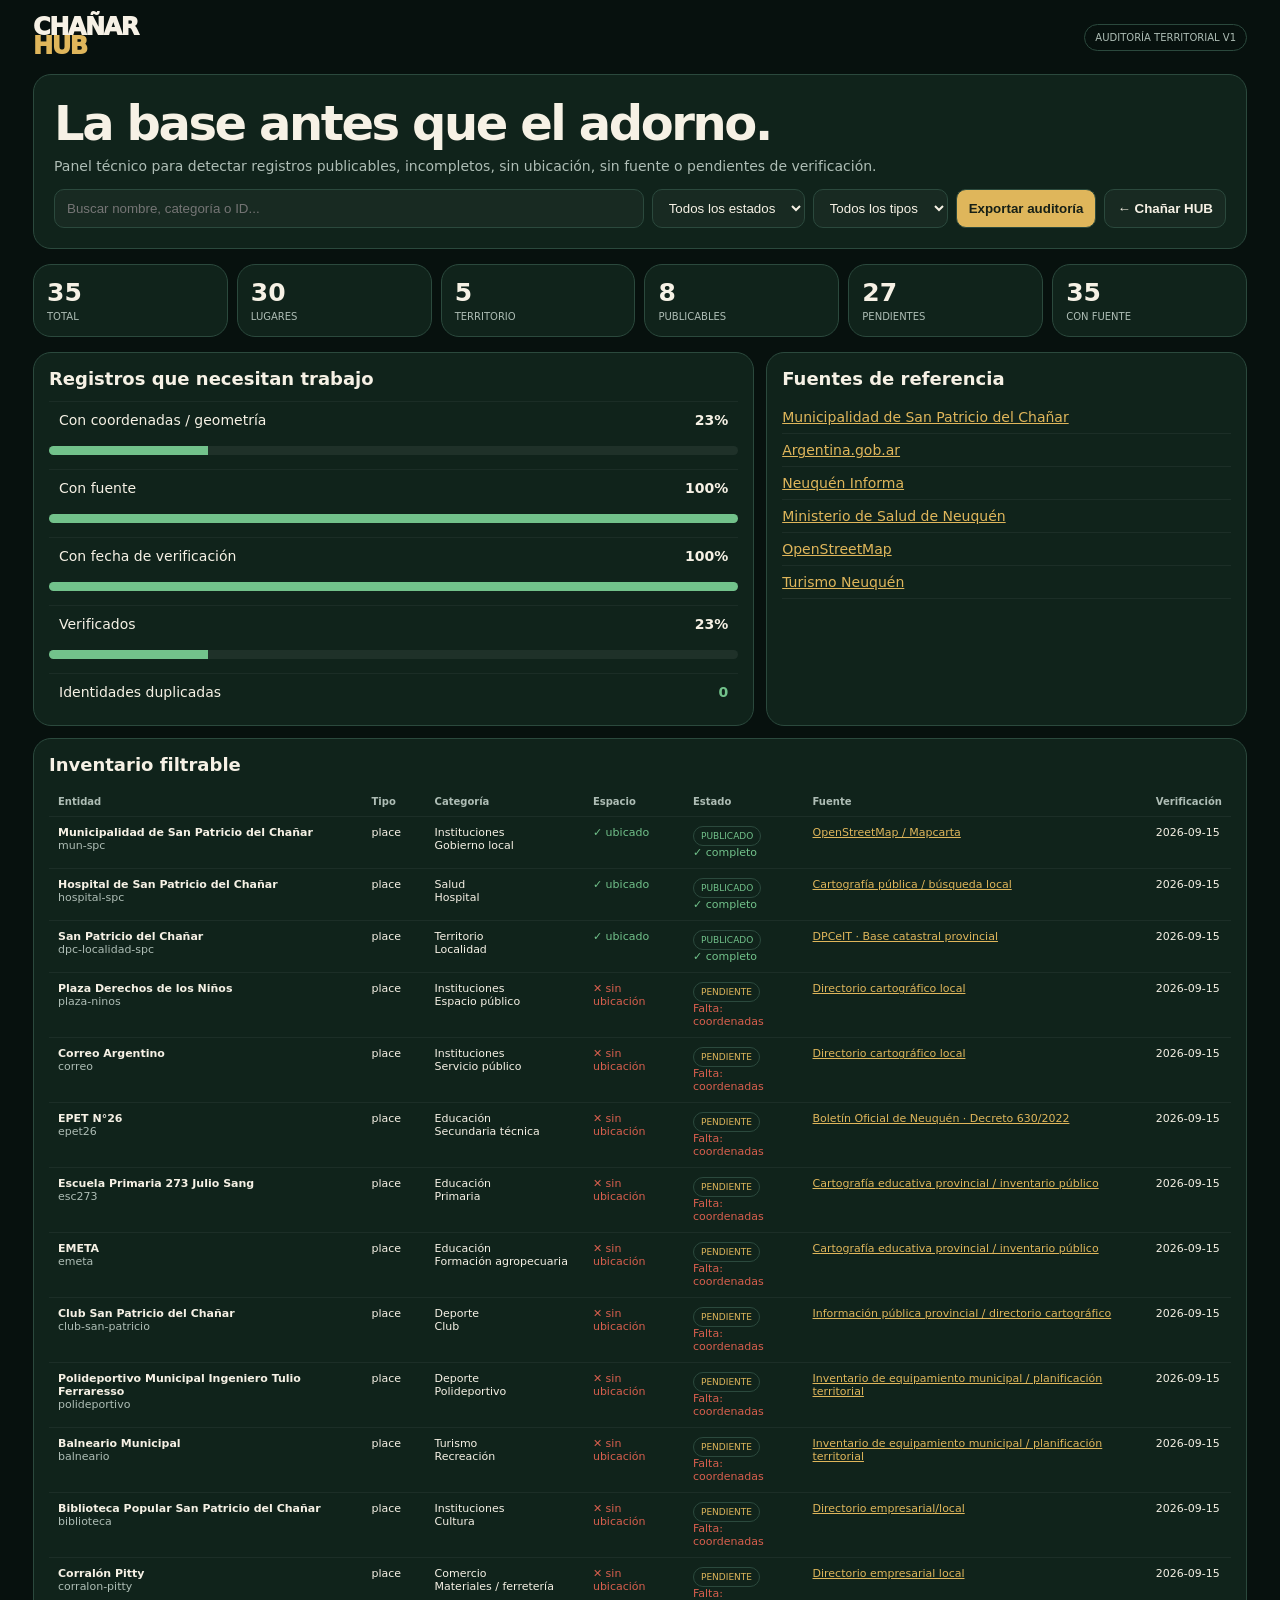
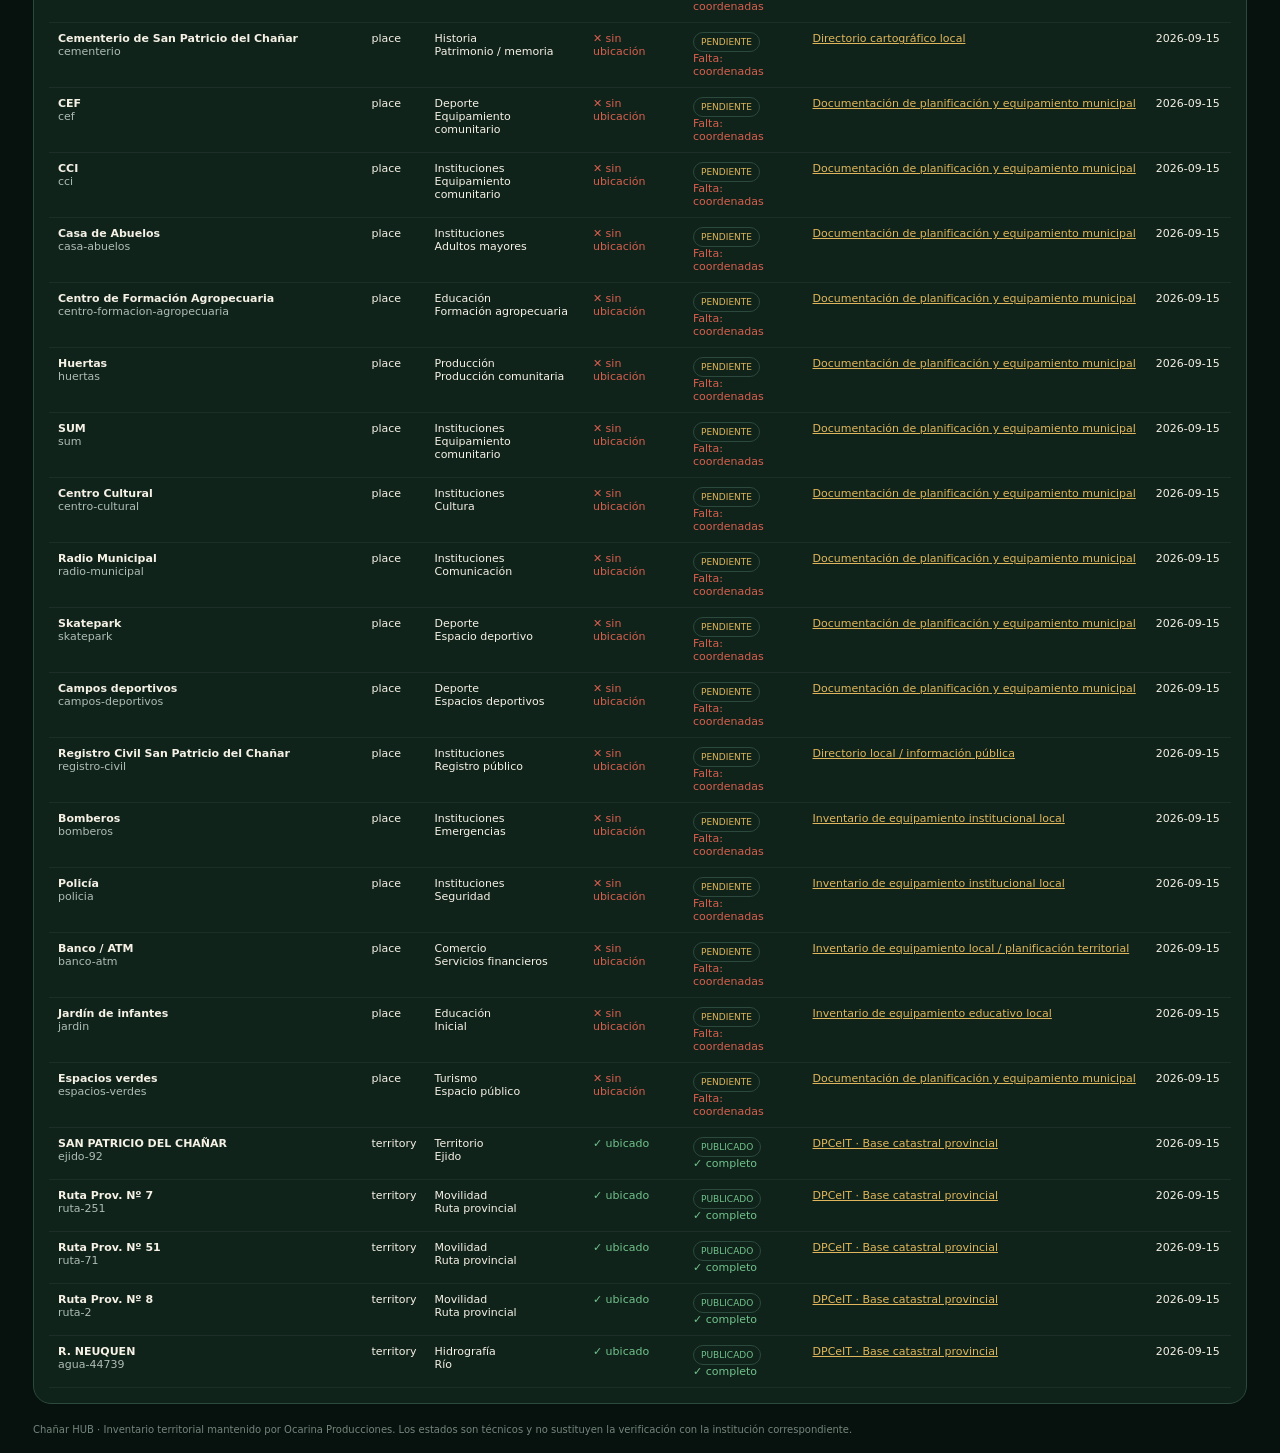
==== auditoria.html @ 0b4ee4ca "feat: add Chañar HUB territorial audit dashboard" ====
<!doctype html>
<html lang="es">
<head>
<meta charset="utf-8">
<meta name="viewport" content="width=device-width,initial-scale=1">
<meta name="theme-color" content="#07110e">
<title>Chañar HUB · Auditoría territorial</title>
<style>
:root{--bg:#07110e;--p:#10231b;--p2:#142c22;--txt:#f6f1e5;--mut:#aebdb5;--line:#2b493d;--gold:#dfb65b;--red:#d85f4e;--blue:#62a6b7;--green:#72c28b}*{box-sizing:border-box}body{margin:0;background:var(--bg);color:var(--txt);font:14px system-ui,-apple-system,Segoe UI,sans-serif}.wrap{max-width:1250px;margin:auto;padding:18px}.top{display:flex;justify-content:space-between;gap:15px;align-items:center;margin-bottom:18px}.brand{font-weight:950;letter-spacing:-.06em;line-height:.8;font-size:24px}.brand span{color:var(--gold)}.tag{border:1px solid var(--line);border-radius:999px;padding:7px 10px;color:var(--mut);font-size:10px}.hero,.panel,.stat{border:1px solid var(--line);background:var(--p);border-radius:18px}.hero{padding:20px}.hero h1{margin:0 0 7px;font-size:clamp(28px,5vw,48px);letter-spacing:-.05em}.mut{color:var(--mut)}.toolbar{display:flex;gap:8px;flex-wrap:wrap;margin-top:15px}.input,select,button{border:1px solid var(--line);background:#ffffff08;color:var(--txt);border-radius:10px;padding:10px 12px}.input{flex:1;min-width:220px}button{cursor:pointer;font-weight:800}.primary{background:var(--gold);color:#172016}.grid{display:grid;grid-template-columns:repeat(6,1fr);gap:9px;margin:15px 0}.stat{padding:13px}.stat b{display:block;font-size:25px}.stat span{font-size:10px;color:var(--mut)}.layout{display:grid;grid-template-columns:1.5fr 1fr;gap:12px}.panel{padding:15px}.panel h2{margin:0 0 12px;font-size:18px}.bar{height:9px;background:#ffffff10;border-radius:99px;overflow:hidden;margin:8px 0 14px}.bar i{display:block;height:100%;background:var(--green);width:0}.row{display:flex;justify-content:space-between;gap:10px;padding:10px;border-top:1px solid #ffffff0c}.badge{display:inline-block;border-radius:999px;padding:4px 7px;font-size:9px;border:1px solid var(--line)}.ok{color:var(--green)}.warn{color:var(--gold)}.bad{color:var(--red)}.table-wrap{overflow:auto}.records{width:100%;border-collapse:collapse;font-size:11px}.records th,.records td{text-align:left;padding:9px;border-bottom:1px solid #ffffff0d;vertical-align:top}.records th{color:var(--mut);font-size:10px;position:sticky;top:0;background:var(--p)}.records a{color:var(--gold)}.empty{padding:20px;text-align:center;color:var(--mut)}.sources a{color:var(--gold);display:block;padding:8px 0;border-bottom:1px solid #ffffff0d}.footer{margin-top:20px;color:#73867c;font-size:10px}.hidden{display:none}@media(max-width:950px){.grid{grid-template-columns:repeat(3,1fr)}.layout{grid-template-columns:1fr}}@media(max-width:560px){.grid{grid-template-columns:repeat(2,1fr)}.top{align-items:flex-start;flex-direction:column}}
</style>
</head>
<body>
<div class="wrap">
<header class="top"><div class="brand">CHAÑAR<br><span>HUB</span></div><div class="tag">AUDITORÍA TERRITORIAL V1</div></header>
<section class="hero">
<h1>La base antes que el adorno.</h1>
<div class="mut">Panel técnico para detectar registros publicables, incompletos, sin ubicación, sin fuente o pendientes de verificación.</div>
<div class="toolbar"><input id="q" class="input" placeholder="Buscar nombre, categoría o ID..."><select id="status"><option value="all">Todos los estados</option><option value="published">Publicados</option><option value="pending">Pendientes</option><option value="unlocated">Sin coordenadas</option><option value="verified">Verificados</option></select><select id="type"><option value="all">Todos los tipos</option><option value="place">Lugares</option><option value="territory">Territorio</option></select><button class="primary" onclick="exportAudit()">Exportar auditoría</button><button onclick="location.href='index.html'">← Chañar HUB</button></div>
</section>
<section class="grid" id="stats"></section>
<div class="layout">
<section class="panel"><h2>Registros que necesitan trabajo</h2><div id="quality"></div></section>
<section class="panel"><h2>Fuentes de referencia</h2><div class="sources"><a target="_blank" href="https://sanpatricio.gob.ar/">Municipalidad de San Patricio del Chañar</a><a target="_blank" href="https://www.argentina.gob.ar/">Argentina.gob.ar</a><a target="_blank" href="https://www.neuqueninforma.gob.ar/">Neuquén Informa</a><a target="_blank" href="https://salud.neuquen.gob.ar/">Ministerio de Salud de Neuquén</a><a target="_blank" href="https://www.openstreetmap.org/">OpenStreetMap</a><a target="_blank" href="https://turismo.neuquen.gob.ar/">Turismo Neuquén</a></div></section>
</div>
<section class="panel" style="margin-top:12px"><h2>Inventario filtrable</h2><div class="table-wrap"><table class="records"><thead><tr><th>Entidad</th><th>Tipo</th><th>Categoría</th><th>Espacio</th><th>Estado</th><th>Fuente</th><th>Verificación</th></tr></thead><tbody id="rows"></tbody></table></div></section>
<div class="footer">Chañar HUB · Inventario territorial mantenido por Ocarina Producciones. Los estados son técnicos y no sustituyen la verificación con la institución correspondiente.</div>
</div>
<script src="geo-data.js"></script><script src="geo-territory.js"></script><script src="chanar-registry.js"></script>
<script>
const esc=s=>String(s??'').replace(/[&<>"']/g,m=>({'&':'&amp;','<':'&lt;','>':'&gt;','"':'&quot;',"'":'&#39;'}[m]));
function records(){return (window.CHANAR_REGISTRY&&CHANAR_REGISTRY.all)||[]}
function qualityOf(x){const a=x.audit||{};const missing=[];if(!a.hasName)missing.push('nombre');if(!a.hasCategory)missing.push('categoría');if(!a.hasSource)missing.push('fuente');if(!a.hasSourceUrl)missing.push('URL fuente');if(!a.hasVerificationDate)missing.push('fecha verificación');if(!a.hasSpatialReference)missing.push(x.entityType==='territory'?'geometría':'coordenadas');return missing}
function render(){const all=records();const q=(document.getElementById('q').value||'').toLowerCase().trim(),st=document.getElementById('status').value,ty=document.getElementById('type').value;const filtered=all.filter(x=>{const hay=[x.id,x.name,x.category,x.subcategory,x.source].join(' ').toLowerCase();if(q&&!hay.includes(q))return false;if(ty!=='all'&&x.entityType!==ty)return false;if(st==='published'&&x.publication!=='published')return false;if(st==='pending'&&x.publication!=='pending')return false;if(st==='unlocated'&&x.spatialStatus!=='unlocated')return false;if(st==='verified'&&x.status!=='verified')return false;return true});
const places=all.filter(x=>x.entityType==='place'),terr=all.filter(x=>x.entityType==='territory'),pub=all.filter(x=>x.publication==='published'),pending=all.filter(x=>x.publication==='pending'),located=places.filter(x=>x.spatialStatus==='located'),source=all.filter(x=>x.audit&&x.audit.hasSource),verified=all.filter(x=>x.status==='verified');
const stats=[['TOTAL',all.length],['LUGARES',places.length],['TERRITORIO',terr.length],['PUBLICABLES',pub.length],['PENDIENTES',pending.length],['CON FUENTE',source.length]];document.getElementById('stats').innerHTML=stats.map(s=>`<div class="stat"><b>${s[1]}</b><span>${s[0]}</span></div>`).join('');
const pct=n=>all.length?Math.round(n/all.length*100):0;document.getElementById('quality').innerHTML=`<div class="row"><span>Con coordenadas / geometría</span><strong>${pct(all.filter(x=>x.audit?.hasSpatialReference).length)}%</strong></div><div class="bar"><i style="width:${pct(all.filter(x=>x.audit?.hasSpatialReference).length)}%"></i></div><div class="row"><span>Con fuente</span><strong>${pct(source.length)}%</strong></div><div class="bar"><i style="width:${pct(source.length)}%"></i></div><div class="row"><span>Con fecha de verificación</span><strong>${pct(all.filter(x=>x.audit?.hasVerificationDate).length)}%</strong></div><div class="bar"><i style="width:${pct(all.filter(x=>x.audit?.hasVerificationDate).length)}%"></i></div><div class="row"><span>Verificados</span><strong>${pct(verified.length)}%</strong></div><div class="bar"><i style="width:${pct(verified.length)}%"></i></div><div class="row"><span>Identidades duplicadas</span><strong class="${CHANAR_REGISTRY.audit.duplicateIdentityKeys.length?'bad':'ok'}">${CHANAR_REGISTRY.audit.duplicateIdentityKeys.length}</strong></div>`;
const tbody=document.getElementById('rows');if(!filtered.length){tbody.innerHTML='<tr><td colspan="7" class="empty">No hay registros con estos filtros.</td></tr>';return}tbody.innerHTML=filtered.map(x=>{const miss=qualityOf(x);const state=x.publication==='published'?'<span class="badge ok">PUBLICADO</span>':'<span class="badge warn">PENDIENTE</span>';return `<tr><td><strong>${esc(x.name||x.id)}</strong><br><span class="mut">${esc(x.id)}</span></td><td>${esc(x.entityType)}</td><td>${esc(x.category||'—')}<br>${esc(x.subcategory||'')}</td><td>${x.audit?.hasSpatialReference?'<span class="ok">✓ ubicado</span>':'<span class="bad">✕ sin ubicación</span>'}</td><td>${state}<br>${miss.length?'<span class="bad">Falta: '+esc(miss.join(', '))+'</span>':'<span class="ok">✓ completo</span>'}</td><td>${x.sourceUrl?`<a target="_blank" href="${esc(x.sourceUrl)}">${esc(x.source||'Fuente')}</a>`:esc(x.source||'—')}</td><td>${esc(x.verifiedAt||'—')}</td></tr>`}).join('')}
function exportAudit(){const payload={generatedAt:new Date().toISOString(),schema:'chanar-hub-audit-v1',summary:CHANAR_REGISTRY.audit,records:records().map(x=>({id:x.id,name:x.name,entityType:x.entityType,category:x.category,publication:x.publication,spatialStatus:x.spatialStatus,audit:x.audit,source:x.source,sourceUrl:x.sourceUrl,verifiedAt:x.verifiedAt}))};const a=document.createElement('a');a.href=URL.createObjectURL(new Blob([JSON.stringify(payload,null,2)],{type:'application/json'}));a.download='chanar-hub-auditoria.json';a.click();URL.revokeObjectURL(a.href)}
['q','status','type'].forEach(id=>document.getElementById(id).addEventListener('input',render));render();
</script>
</body></html>
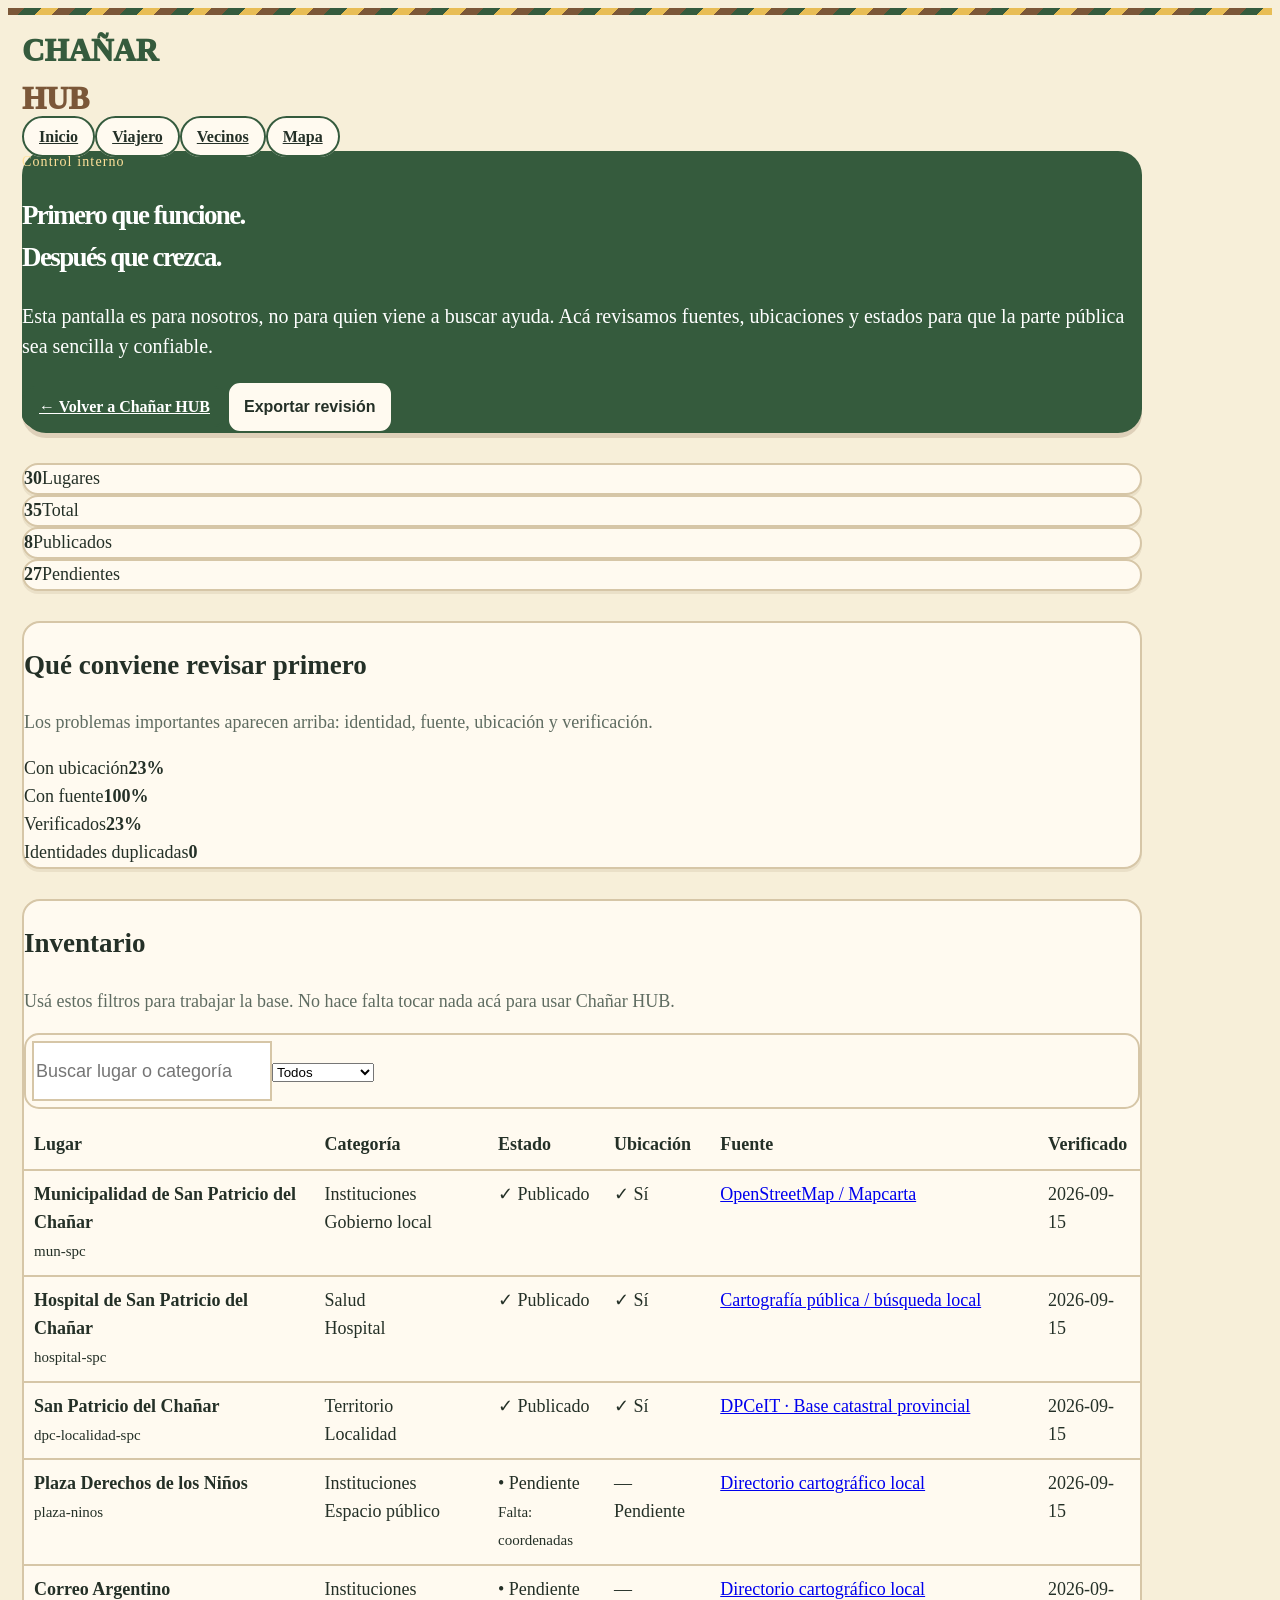
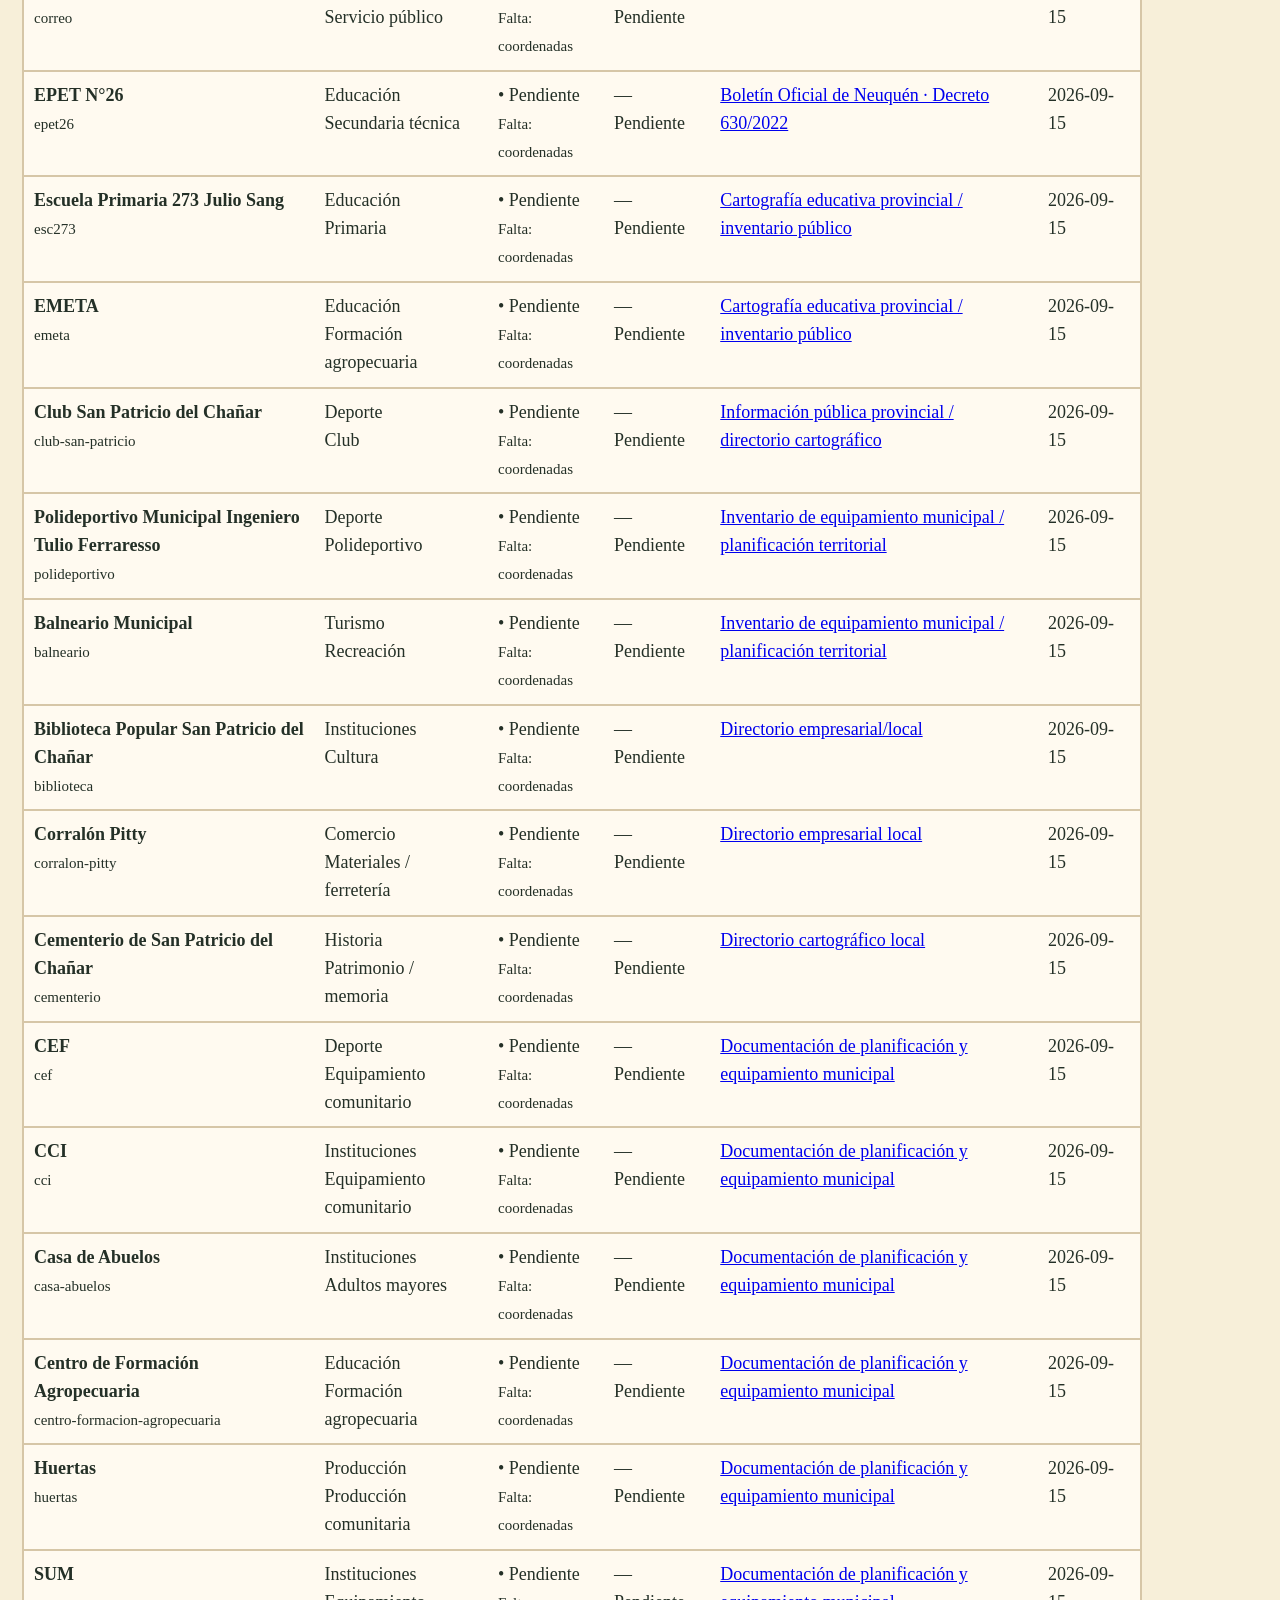
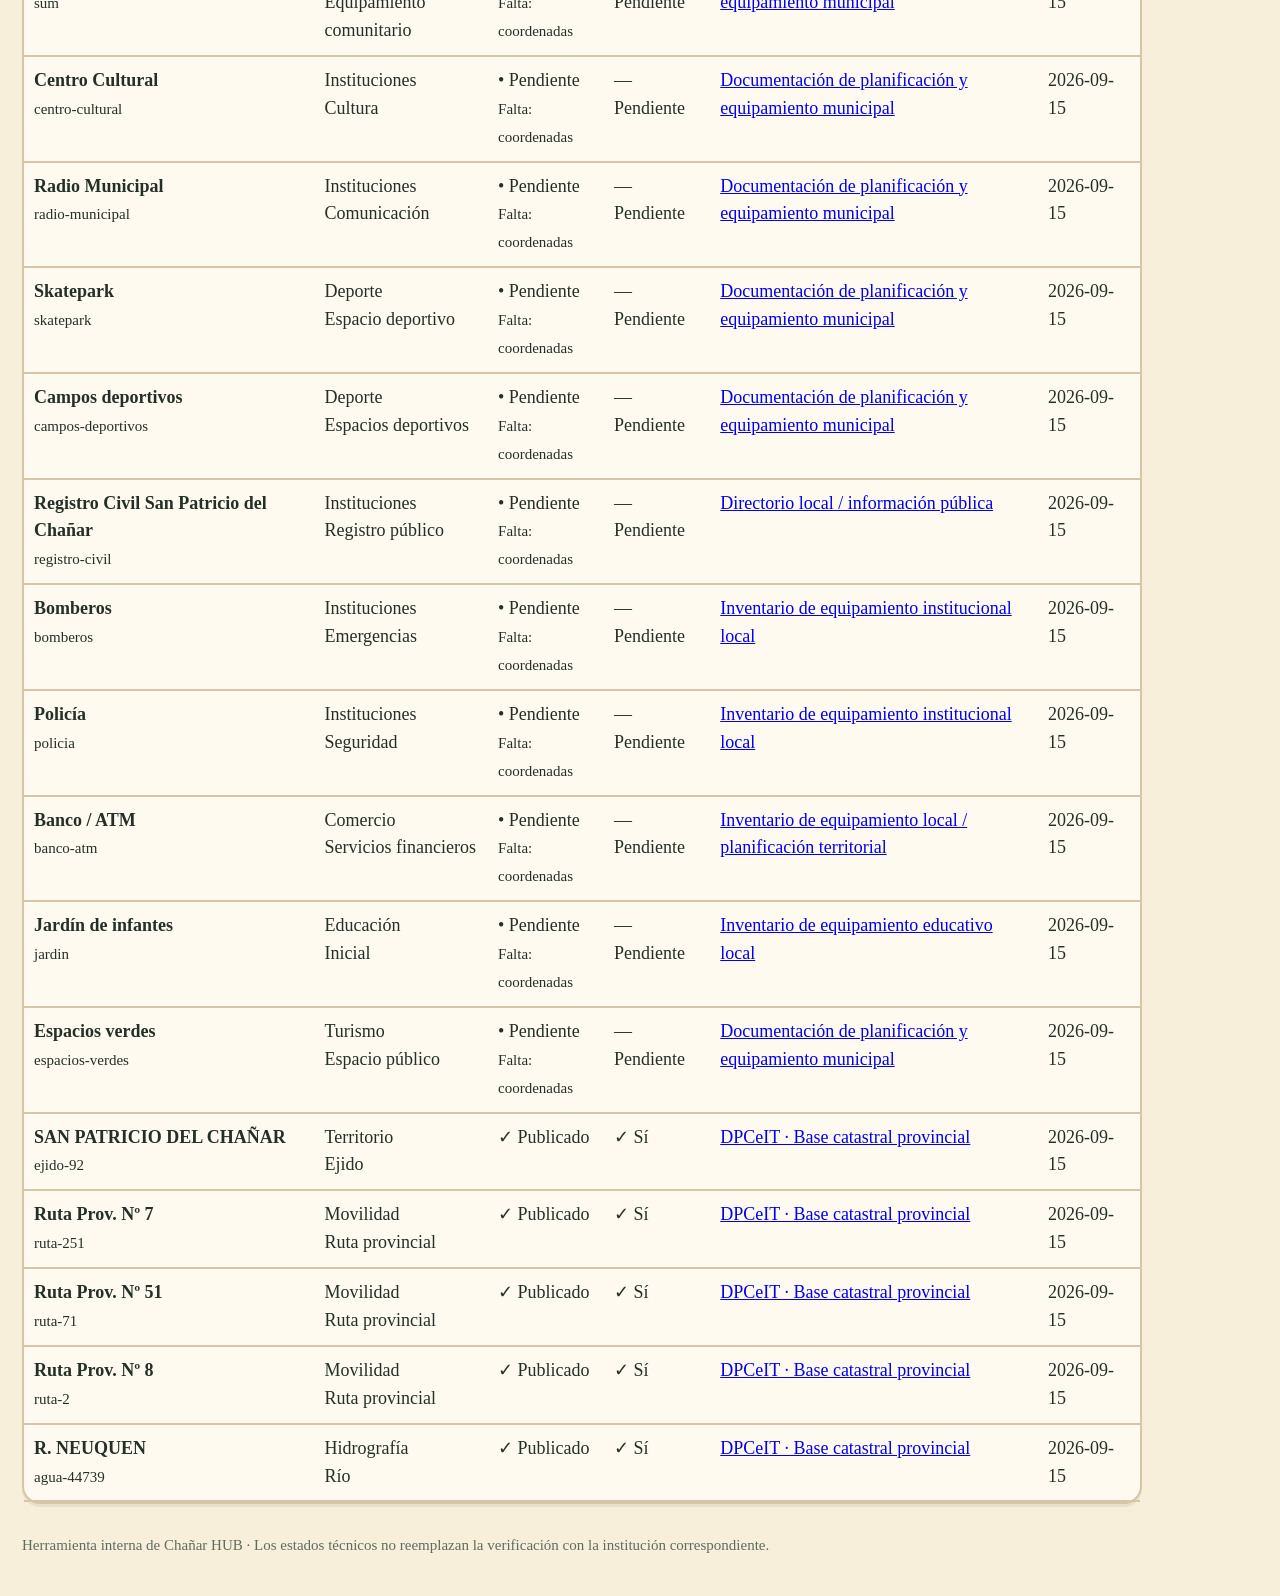
==== commit 9cf96025: "UX: separar control interno de la experiencia pública" ====
--- a/auditoria.html
+++ b/auditoria.html
@@ -1,41 +1 @@
-<!doctype html>
-<html lang="es">
-<head>
-<meta charset="utf-8">
-<meta name="viewport" content="width=device-width,initial-scale=1">
-<meta name="theme-color" content="#07110e">
-<title>Chañar HUB · Auditoría territorial</title>
-<style>
-:root{--bg:#07110e;--p:#10231b;--p2:#142c22;--txt:#f6f1e5;--mut:#aebdb5;--line:#2b493d;--gold:#dfb65b;--red:#d85f4e;--blue:#62a6b7;--green:#72c28b}*{box-sizing:border-box}body{margin:0;background:var(--bg);color:var(--txt);font:14px system-ui,-apple-system,Segoe UI,sans-serif}.wrap{max-width:1250px;margin:auto;padding:18px}.top{display:flex;justify-content:space-between;gap:15px;align-items:center;margin-bottom:18px}.brand{font-weight:950;letter-spacing:-.06em;line-height:.8;font-size:24px}.brand span{color:var(--gold)}.tag{border:1px solid var(--line);border-radius:999px;padding:7px 10px;color:var(--mut);font-size:10px}.hero,.panel,.stat{border:1px solid var(--line);background:var(--p);border-radius:18px}.hero{padding:20px}.hero h1{margin:0 0 7px;font-size:clamp(28px,5vw,48px);letter-spacing:-.05em}.mut{color:var(--mut)}.toolbar{display:flex;gap:8px;flex-wrap:wrap;margin-top:15px}.input,select,button{border:1px solid var(--line);background:#ffffff08;color:var(--txt);border-radius:10px;padding:10px 12px}.input{flex:1;min-width:220px}button{cursor:pointer;font-weight:800}.primary{background:var(--gold);color:#172016}.grid{display:grid;grid-template-columns:repeat(6,1fr);gap:9px;margin:15px 0}.stat{padding:13px}.stat b{display:block;font-size:25px}.stat span{font-size:10px;color:var(--mut)}.layout{display:grid;grid-template-columns:1.5fr 1fr;gap:12px}.panel{padding:15px}.panel h2{margin:0 0 12px;font-size:18px}.bar{height:9px;background:#ffffff10;border-radius:99px;overflow:hidden;margin:8px 0 14px}.bar i{display:block;height:100%;background:var(--green);width:0}.row{display:flex;justify-content:space-between;gap:10px;padding:10px;border-top:1px solid #ffffff0c}.badge{display:inline-block;border-radius:999px;padding:4px 7px;font-size:9px;border:1px solid var(--line)}.ok{color:var(--green)}.warn{color:var(--gold)}.bad{color:var(--red)}.table-wrap{overflow:auto}.records{width:100%;border-collapse:collapse;font-size:11px}.records th,.records td{text-align:left;padding:9px;border-bottom:1px solid #ffffff0d;vertical-align:top}.records th{color:var(--mut);font-size:10px;position:sticky;top:0;background:var(--p)}.records a{color:var(--gold)}.empty{padding:20px;text-align:center;color:var(--mut)}.sources a{color:var(--gold);display:block;padding:8px 0;border-bottom:1px solid #ffffff0d}.footer{margin-top:20px;color:#73867c;font-size:10px}.hidden{display:none}@media(max-width:950px){.grid{grid-template-columns:repeat(3,1fr)}.layout{grid-template-columns:1fr}}@media(max-width:560px){.grid{grid-template-columns:repeat(2,1fr)}.top{align-items:flex-start;flex-direction:column}}
-</style>
-</head>
-<body>
-<div class="wrap">
-<header class="top"><div class="brand">CHAÑAR<br><span>HUB</span></div><div class="tag">AUDITORÍA TERRITORIAL V1</div></header>
-<section class="hero">
-<h1>La base antes que el adorno.</h1>
-<div class="mut">Panel técnico para detectar registros publicables, incompletos, sin ubicación, sin fuente o pendientes de verificación.</div>
-<div class="toolbar"><input id="q" class="input" placeholder="Buscar nombre, categoría o ID..."><select id="status"><option value="all">Todos los estados</option><option value="published">Publicados</option><option value="pending">Pendientes</option><option value="unlocated">Sin coordenadas</option><option value="verified">Verificados</option></select><select id="type"><option value="all">Todos los tipos</option><option value="place">Lugares</option><option value="territory">Territorio</option></select><button class="primary" onclick="exportAudit()">Exportar auditoría</button><button onclick="location.href='index.html'">← Chañar HUB</button></div>
-</section>
-<section class="grid" id="stats"></section>
-<div class="layout">
-<section class="panel"><h2>Registros que necesitan trabajo</h2><div id="quality"></div></section>
-<section class="panel"><h2>Fuentes de referencia</h2><div class="sources"><a target="_blank" href="https://sanpatricio.gob.ar/">Municipalidad de San Patricio del Chañar</a><a target="_blank" href="https://www.argentina.gob.ar/">Argentina.gob.ar</a><a target="_blank" href="https://www.neuqueninforma.gob.ar/">Neuquén Informa</a><a target="_blank" href="https://salud.neuquen.gob.ar/">Ministerio de Salud de Neuquén</a><a target="_blank" href="https://www.openstreetmap.org/">OpenStreetMap</a><a target="_blank" href="https://turismo.neuquen.gob.ar/">Turismo Neuquén</a></div></section>
-</div>
-<section class="panel" style="margin-top:12px"><h2>Inventario filtrable</h2><div class="table-wrap"><table class="records"><thead><tr><th>Entidad</th><th>Tipo</th><th>Categoría</th><th>Espacio</th><th>Estado</th><th>Fuente</th><th>Verificación</th></tr></thead><tbody id="rows"></tbody></table></div></section>
-<div class="footer">Chañar HUB · Inventario territorial mantenido por Ocarina Producciones. Los estados son técnicos y no sustituyen la verificación con la institución correspondiente.</div>
-</div>
-<script src="geo-data.js"></script><script src="geo-territory.js"></script><script src="chanar-registry.js"></script>
-<script>
-const esc=s=>String(s??'').replace(/[&<>"']/g,m=>({'&':'&amp;','<':'&lt;','>':'&gt;','"':'&quot;',"'":'&#39;'}[m]));
-function records(){return (window.CHANAR_REGISTRY&&CHANAR_REGISTRY.all)||[]}
-function qualityOf(x){const a=x.audit||{};const missing=[];if(!a.hasName)missing.push('nombre');if(!a.hasCategory)missing.push('categoría');if(!a.hasSource)missing.push('fuente');if(!a.hasSourceUrl)missing.push('URL fuente');if(!a.hasVerificationDate)missing.push('fecha verificación');if(!a.hasSpatialReference)missing.push(x.entityType==='territory'?'geometría':'coordenadas');return missing}
-function render(){const all=records();const q=(document.getElementById('q').value||'').toLowerCase().trim(),st=document.getElementById('status').value,ty=document.getElementById('type').value;const filtered=all.filter(x=>{const hay=[x.id,x.name,x.category,x.subcategory,x.source].join(' ').toLowerCase();if(q&&!hay.includes(q))return false;if(ty!=='all'&&x.entityType!==ty)return false;if(st==='published'&&x.publication!=='published')return false;if(st==='pending'&&x.publication!=='pending')return false;if(st==='unlocated'&&x.spatialStatus!=='unlocated')return false;if(st==='verified'&&x.status!=='verified')return false;return true});
-const places=all.filter(x=>x.entityType==='place'),terr=all.filter(x=>x.entityType==='territory'),pub=all.filter(x=>x.publication==='published'),pending=all.filter(x=>x.publication==='pending'),located=places.filter(x=>x.spatialStatus==='located'),source=all.filter(x=>x.audit&&x.audit.hasSource),verified=all.filter(x=>x.status==='verified');
-const stats=[['TOTAL',all.length],['LUGARES',places.length],['TERRITORIO',terr.length],['PUBLICABLES',pub.length],['PENDIENTES',pending.length],['CON FUENTE',source.length]];document.getElementById('stats').innerHTML=stats.map(s=>`<div class="stat"><b>${s[1]}</b><span>${s[0]}</span></div>`).join('');
-const pct=n=>all.length?Math.round(n/all.length*100):0;document.getElementById('quality').innerHTML=`<div class="row"><span>Con coordenadas / geometría</span><strong>${pct(all.filter(x=>x.audit?.hasSpatialReference).length)}%</strong></div><div class="bar"><i style="width:${pct(all.filter(x=>x.audit?.hasSpatialReference).length)}%"></i></div><div class="row"><span>Con fuente</span><strong>${pct(source.length)}%</strong></div><div class="bar"><i style="width:${pct(source.length)}%"></i></div><div class="row"><span>Con fecha de verificación</span><strong>${pct(all.filter(x=>x.audit?.hasVerificationDate).length)}%</strong></div><div class="bar"><i style="width:${pct(all.filter(x=>x.audit?.hasVerificationDate).length)}%"></i></div><div class="row"><span>Verificados</span><strong>${pct(verified.length)}%</strong></div><div class="bar"><i style="width:${pct(verified.length)}%"></i></div><div class="row"><span>Identidades duplicadas</span><strong class="${CHANAR_REGISTRY.audit.duplicateIdentityKeys.length?'bad':'ok'}">${CHANAR_REGISTRY.audit.duplicateIdentityKeys.length}</strong></div>`;
-const tbody=document.getElementById('rows');if(!filtered.length){tbody.innerHTML='<tr><td colspan="7" class="empty">No hay registros con estos filtros.</td></tr>';return}tbody.innerHTML=filtered.map(x=>{const miss=qualityOf(x);const state=x.publication==='published'?'<span class="badge ok">PUBLICADO</span>':'<span class="badge warn">PENDIENTE</span>';return `<tr><td><strong>${esc(x.name||x.id)}</strong><br><span class="mut">${esc(x.id)}</span></td><td>${esc(x.entityType)}</td><td>${esc(x.category||'—')}<br>${esc(x.subcategory||'')}</td><td>${x.audit?.hasSpatialReference?'<span class="ok">✓ ubicado</span>':'<span class="bad">✕ sin ubicación</span>'}</td><td>${state}<br>${miss.length?'<span class="bad">Falta: '+esc(miss.join(', '))+'</span>':'<span class="ok">✓ completo</span>'}</td><td>${x.sourceUrl?`<a target="_blank" href="${esc(x.sourceUrl)}">${esc(x.source||'Fuente')}</a>`:esc(x.source||'—')}</td><td>${esc(x.verifiedAt||'—')}</td></tr>`}).join('')}
-function exportAudit(){const payload={generatedAt:new Date().toISOString(),schema:'chanar-hub-audit-v1',summary:CHANAR_REGISTRY.audit,records:records().map(x=>({id:x.id,name:x.name,entityType:x.entityType,category:x.category,publication:x.publication,spatialStatus:x.spatialStatus,audit:x.audit,source:x.source,sourceUrl:x.sourceUrl,verifiedAt:x.verifiedAt}))};const a=document.createElement('a');a.href=URL.createObjectURL(new Blob([JSON.stringify(payload,null,2)],{type:'application/json'}));a.download='chanar-hub-auditoria.json';a.click();URL.revokeObjectURL(a.href)}
-['q','status','type'].forEach(id=>document.getElementById(id).addEventListener('input',render));render();
-</script>
-</body></html>
+<!doctype html><html lang="es"><head><meta charset="utf-8"><meta name="viewport" content="width=device-width,initial-scale=1"><meta name="theme-color" content="#355b3d"><title>Chañar HUB · Control interno</title><link rel="stylesheet" href="chanar-ui.css"><style>body{font-size:16px}.admin-only{font-size:13px;color:var(--ch-suave)}.audit-table{width:100%;border-collapse:collapse}.audit-table th,.audit-table td{text-align:left;padding:10px;border-bottom:2px solid var(--ch-borde);vertical-align:top}.audit-table th{background:var(--ch-papel)}@media(max-width:700px){.audit-table{font-size:13px}.audit-table th,.audit-table td{padding:8px}}</style></head><body><div class="wrap"><header class="top"><div class="brand">CHAÑAR<br><span>HUB</span></div><nav class="nav" aria-label="Navegación"><a class="pill" href="index.html">Inicio</a><a class="pill" href="viajero.html">Viajero</a><a class="pill" href="vecinos.html">Vecinos</a><a class="pill" href="mapa.html">Mapa</a></nav></header><main><section class="hero"><div class="hero-in"><div class="ey">Control interno</div><h1>Primero que funcione.<br>Después que crezca.</h1><p>Esta pantalla es para nosotros, no para quien viene a buscar ayuda. Acá revisamos fuentes, ubicaciones y estados para que la parte pública sea sencilla y confiable.</p><div class="actions"><a class="btn primary" href="index.html">← Volver a Chañar HUB</a><button class="btn" id="exportar">Exportar revisión</button></div></div></section><section class="section"><div class="grid" id="stats"></div></section><section class="section"><div class="paper"><div class="head"><h2>Qué conviene revisar primero</h2><p>Los problemas importantes aparecen arriba: identidad, fuente, ubicación y verificación.</p></div><div id="quality"></div></div></section><section class="section"><div class="paper"><div class="head"><h2>Inventario</h2><p>Usá estos filtros para trabajar la base. No hace falta tocar nada acá para usar Chañar HUB.</p></div><div class="search"><input id="q" placeholder="Buscar lugar o categoría"><select id="status"><option value="all">Todos</option><option value="published">Publicados</option><option value="pending">Pendientes</option><option value="unlocated">Sin ubicación</option></select></div><div style="overflow:auto;margin-top:12px"><table class="audit-table"><thead><tr><th>Lugar</th><th>Categoría</th><th>Estado</th><th>Ubicación</th><th>Fuente</th><th>Verificado</th></tr></thead><tbody id="rows"></tbody></table></div></div></section></main><footer class="footer">Herramienta interna de Chañar HUB · Los estados técnicos no reemplazan la verificación con la institución correspondiente.</footer></div><script src="geo-data.js"></script><script src="geo-territory.js"></script><script src="chanar-registry.js"></script><script>const esc=s=>String(s??'').replace(/[&<>"']/g,c=>({'&':'&amp;','<':'&lt;','>':'&gt;','"':'&quot;',"'":'&#39;'}[c]));const records=()=>CHANAR_REGISTRY?.all||[];function missing(x){const a=x.audit||{},m=[];if(!a.hasName)m.push('nombre');if(!a.hasCategory)m.push('categoría');if(!a.hasSource)m.push('fuente');if(!a.hasSourceUrl)m.push('URL de fuente');if(!a.hasVerificationDate)m.push('fecha');if(!a.hasSpatialReference)m.push(x.entityType==='territory'?'geometría':'coordenadas');return m}function render(){const all=records(),q=(document.getElementById('q').value||'').toLowerCase().trim(),st=document.getElementById('status').value,filtered=all.filter(x=>{const hay=[x.id,x.name,x.category,x.subcategory,x.source].join(' ').toLowerCase();if(q&&!hay.includes(q))return false;if(st==='published'&&x.publication!=='published')return false;if(st==='pending'&&x.publication!=='pending')return false;if(st==='unlocated'&&x.spatialStatus!=='unlocated')return false;return true});const places=all.filter(x=>x.entityType==='place'),pub=all.filter(x=>x.publication==='published'),source=all.filter(x=>x.audit?.hasSource),located=all.filter(x=>x.audit?.hasSpatialReference),verified=all.filter(x=>x.status==='verified');document.getElementById('stats').innerHTML=[['Lugares',places.length],['Total',all.length],['Publicados',pub.length],['Pendientes',all.length-pub.length]].map(x=>`<div class="stat"><b>${x[1]}</b><span>${x[0]}</span></div>`).join('');const pct=n=>all.length?Math.round(n/all.length*100):0;document.getElementById('quality').innerHTML=`<div class="row"><span>Con ubicación</span><strong>${pct(located.length)}%</strong></div><div class="row"><span>Con fuente</span><strong>${pct(source.length)}%</strong></div><div class="row"><span>Verificados</span><strong>${pct(verified.length)}%</strong></div><div class="row"><span>Identidades duplicadas</span><strong>${CHANAR_REGISTRY.audit.duplicateIdentityKeys.length}</strong></div>`;document.getElementById('rows').innerHTML=filtered.map(x=>{const m=missing(x),ok=x.publication==='published';return `<tr><td><b>${esc(x.name||x.id)}</b><br><small>${esc(x.id)}</small></td><td>${esc(x.category||'—')}<br>${esc(x.subcategory||'')}</td><td>${ok?'✓ Publicado':'• Pendiente'}${m.length?'<br><small>Falta: '+esc(m.join(', '))+'</small>':''}</td><td>${x.audit?.hasSpatialReference?'✓ Sí':'— Pendiente'}</td><td>${x.sourceUrl?`<a target="_blank" href="${esc(x.sourceUrl)}">${esc(x.source||'Fuente')}</a>`:esc(x.source||'—')}</td><td>${esc(x.verifiedAt||'—')}</td></tr>`}).join('')||'<tr><td colspan="6">No hay registros con estos filtros.</td></tr>'}function exportar(){const p={generatedAt:new Date().toISOString(),summary:CHANAR_REGISTRY.audit,records:records().map(x=>({id:x.id,name:x.name,category:x.category,entityType:x.entityType,publication:x.publication,spatialStatus:x.spatialStatus,audit:x.audit,source:x.source,sourceUrl:x.sourceUrl,verifiedAt:x.verifiedAt}))};const a=document.createElement('a');a.href=URL.createObjectURL(new Blob([JSON.stringify(p,null,2)],{type:'application/json'}));a.download='chanar-hub-revision.json';a.click()}document.getElementById('q').addEventListener('input',render);document.getElementById('status').addEventListener('change',render);document.getElementById('exportar').addEventListener('click',exportar);render();</script></body></html>
--- a/chanar-ui.css
+++ b/chanar-ui.css
@@ -0,0 +1,50 @@
+:root{
+  --ch-hoja:#355b3d;--ch-hoja-osc:#284731;--ch-tierra:#7b5738;--ch-crema:#f7efd9;--ch-papel:#fffaf0;
+  --ch-tinta:#243027;--ch-suave:#5f6c61;--ch-borde:#d6c6a7;--ch-oro:#e8bd55;--ch-azul:#2f6976;--ch-rojo:#a83e32;
+  --ch-radio:18px;--ch-sombra:0 3px 0 rgba(123,87,56,.10);
+}
+html{scroll-behavior:smooth}
+body{background:var(--ch-crema)!important;color:var(--ch-tinta)!important;font-size:18px!important;line-height:1.55!important}
+body:before{content:"";display:block;height:7px;background:repeating-linear-gradient(135deg,var(--ch-tierra) 0 12px,var(--ch-hoja) 12px 24px,var(--ch-oro) 24px 36px)}
+.wrap{max-width:1120px!important;padding:12px 14px 30px!important}
+.brand{color:var(--ch-hoja)!important;font-size:31px!important;font-weight:1000!important}
+.brand span{color:var(--ch-tierra)!important}
+.top,header{background:transparent!important;border:0!important;color:var(--ch-tinta)!important}
+nav,.nav{gap:8px!important}
+.pill,.btn,.filter{min-height:52px!important;padding:10px 15px!important;border:2px solid var(--ch-hoja)!important;border-radius:13px!important;background:var(--ch-papel)!important;color:var(--ch-tinta)!important;font-size:16px!important;font-weight:800!important;box-shadow:none!important}
+.pill{border-radius:999px!important}
+.pill:hover,.btn:hover,.filter:hover{border-color:var(--ch-tierra)!important;background:#fff!important}
+.primary,.main{background:var(--ch-hoja)!important;border-color:var(--ch-hoja)!important;color:#fff!important}
+.blue{background:#edf3f2!important;border-color:var(--ch-azul)!important;color:#234d56!important}
+.red{background:#fff0ec!important;border-color:var(--ch-rojo)!important;color:#762c25!important}
+.hero{background:var(--ch-hoja)!important;color:#fff!important;border:0!important;border-radius:24px!important;box-shadow:0 5px 0 rgba(123,87,56,.20)!important}
+.hero h1{letter-spacing:-.06em!important}
+.hero p{font-size:20px!important;line-height:1.5!important}
+.ey{color:#8b641f!important;letter-spacing:.08em!important;font-size:14px!important}
+.hero .ey{color:#ffe19a!important}
+.section{margin:30px 0!important}
+.card,.paper,.mode,.resultbox,.stat,.territory div,.item,.routebox{background:var(--ch-papel)!important;color:var(--ch-tinta)!important;border:2px solid var(--ch-borde)!important;border-radius:var(--ch-radio)!important;box-shadow:var(--ch-sombra)!important}
+.card p,.mode p,.status,.head p,.sectionhead p,.micro{color:var(--ch-suave)!important}
+.search{background:var(--ch-papel)!important;border:2px solid var(--ch-borde)!important;border-radius:15px!important;padding:6px!important}
+.search input,.route input{background:#fff!important;color:var(--ch-tinta)!important;border:2px solid var(--ch-borde)!important;font-size:18px!important;min-height:54px!important}
+.need{min-height:132px!important}
+.need b{font-size:21px!important}
+.badge{background:#edf5e9!important;color:#2f6339!important;font-size:14px!important}
+.pending,.badge.review{background:#fff2ca!important;color:#765d0c!important}
+.note{background:#f1e6ce!important;color:var(--ch-tinta)!important;border-left-color:var(--ch-tierra)!important}
+.emergency{background:#fff4f0!important;border-color:#d58a80!important}
+.emergency a{background:#fff!important;color:#762c25!important;border:2px solid var(--ch-rojo)!important;font-size:16px!important;min-height:52px!important}
+.footer{color:var(--ch-suave)!important;border-color:var(--ch-borde)!important;font-size:15px!important}
+button:focus-visible,a:focus-visible,input:focus-visible{outline:4px solid var(--ch-azul)!important;outline-offset:3px!important}
+@media(max-width:760px){body{font-size:18px!important}.wrap{padding:10px!important}.pill{flex:1!important}.hero{padding:25px 18px!important}.hero h1{font-size:clamp(2.7rem,15vw,4.5rem)!important}.hero p{font-size:19px!important}.actions .btn,.place-actions .btn{width:100%!important}.card,.paper,.mode,.routebox{padding:17px!important}}
+@media(prefers-reduced-motion:reduce){html{scroll-behavior:auto!important}}
+/* Mapa: mismo lenguaje visual, sin alterar la cartografía. */
+body:has(#map){background:var(--ch-crema)!important}
+body:has(#map) header{padding:14px!important;background:var(--ch-papel)!important;border-bottom:2px solid var(--ch-borde)!important}
+body:has(#map) aside{background:var(--ch-papel)!important;border-right:2px solid var(--ch-borde)!important}
+body:has(#map) .layout{height:calc(100vh - 92px)!important}
+body:has(#map) .filter.active{background:var(--ch-hoja)!important;color:#fff!important;border-color:var(--ch-hoja)!important}
+body:has(#map) .notice{background:#f1e6ce!important;border-left:5px solid var(--ch-tierra)!important;color:var(--ch-tinta)!important;font-size:.9rem!important}
+body:has(#map) .item{background:#fffaf0!important}
+body:has(#map) .item:hover{border-color:var(--ch-hoja)!important}
+@media(max-width:800px){body:has(#map) .layout{height:auto!important}body:has(#map) aside{max-height:52vh!important}}
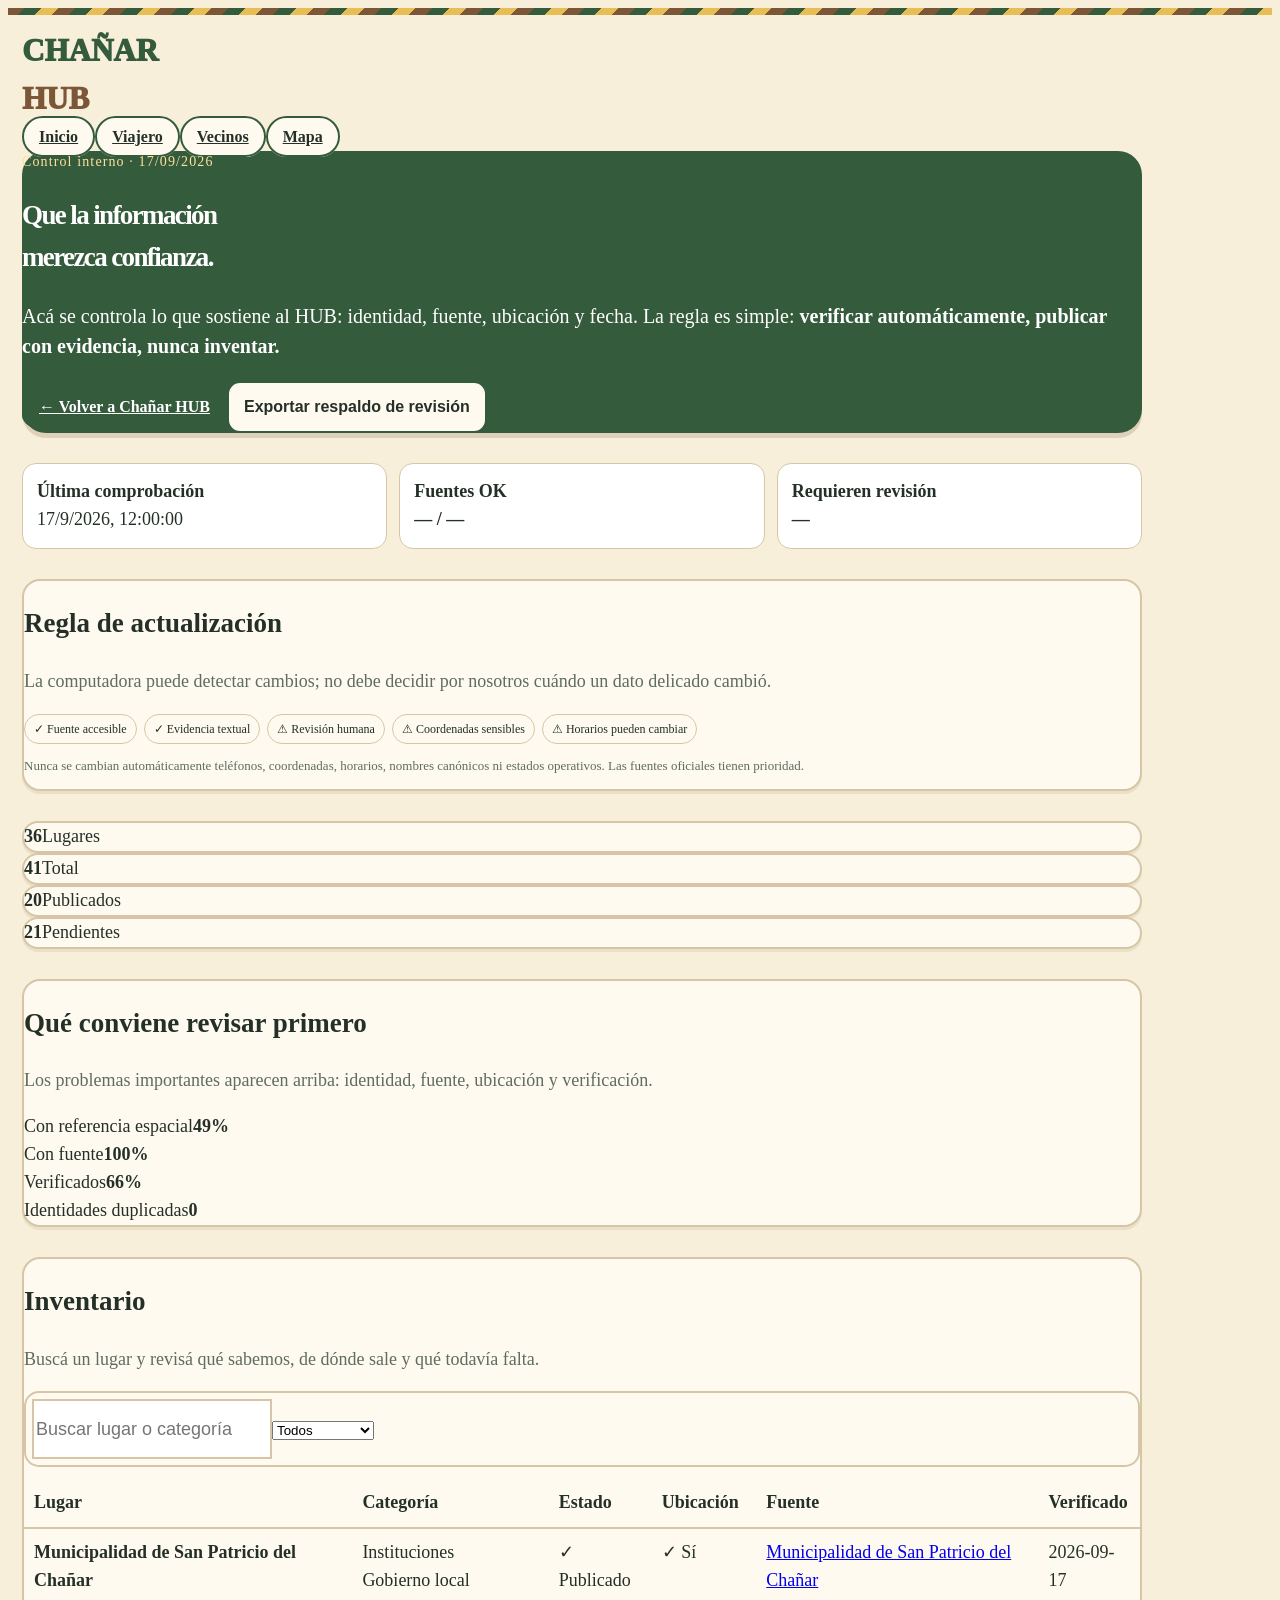
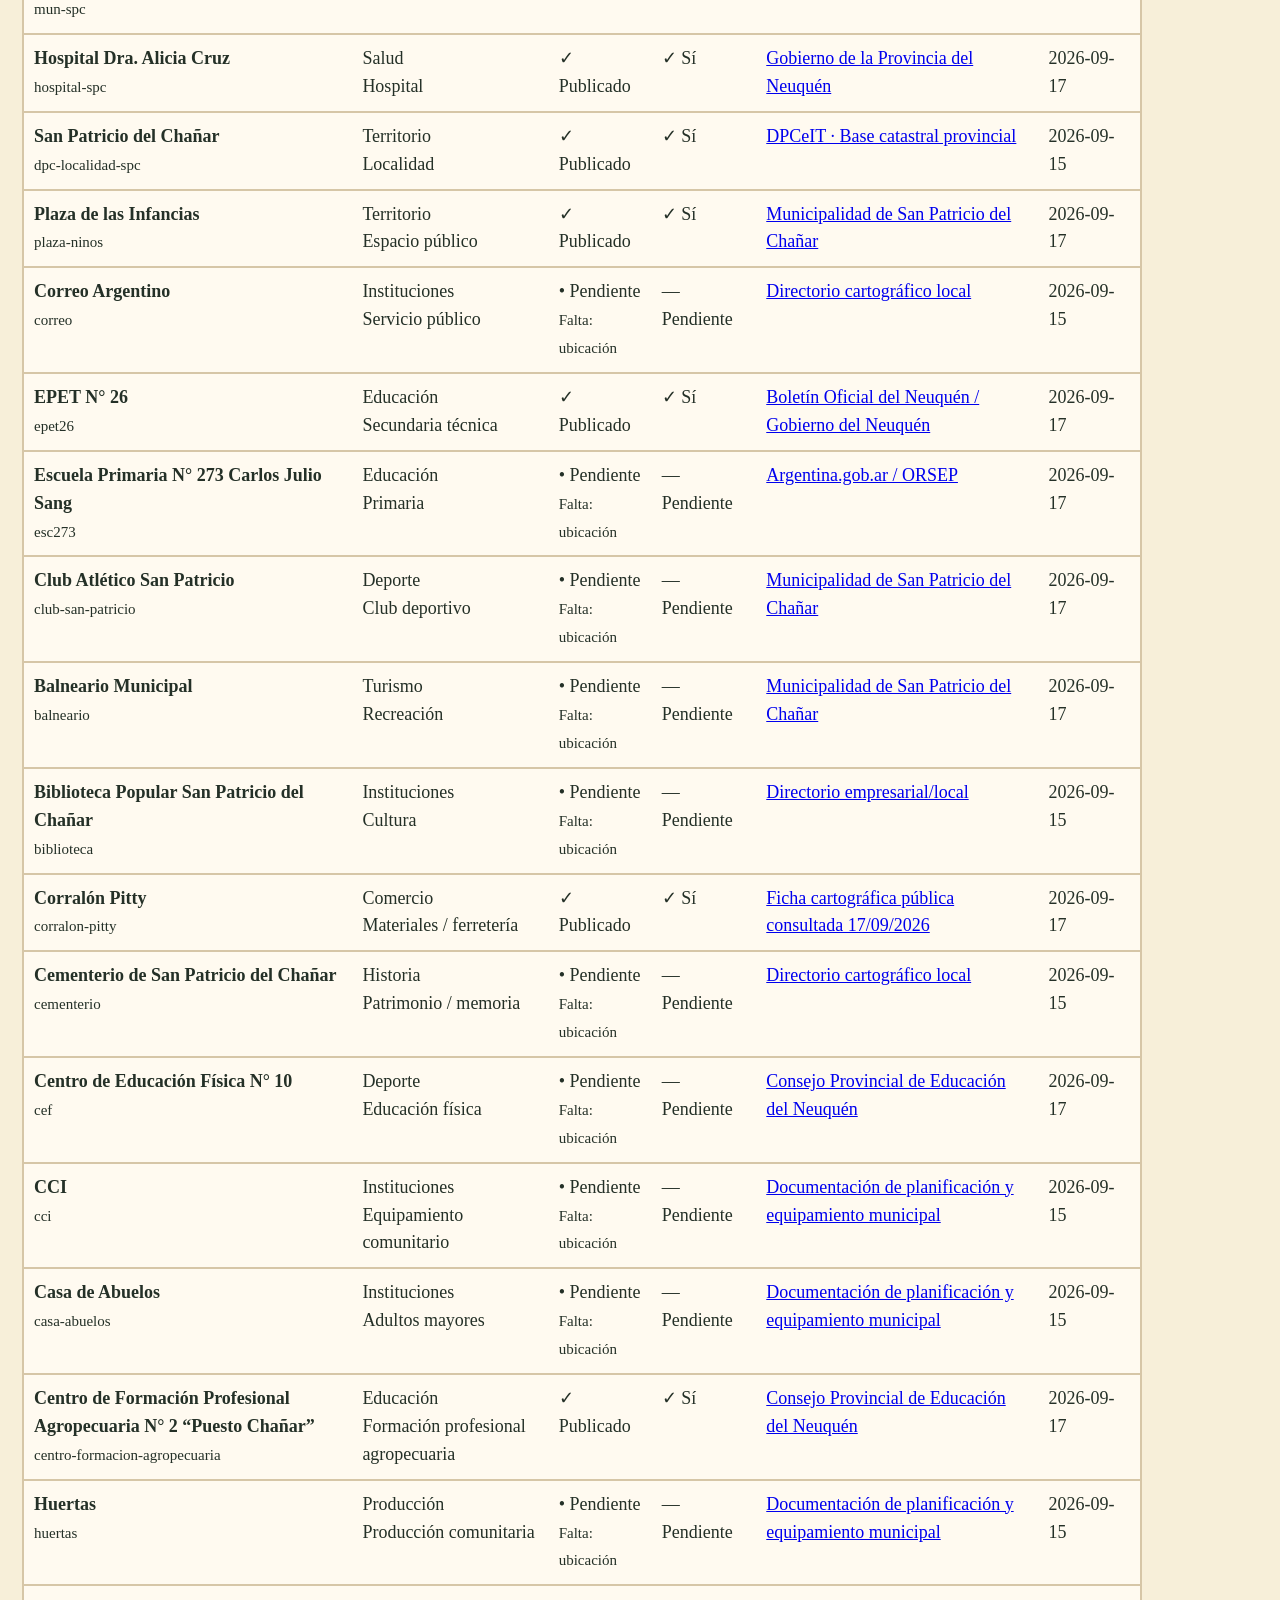
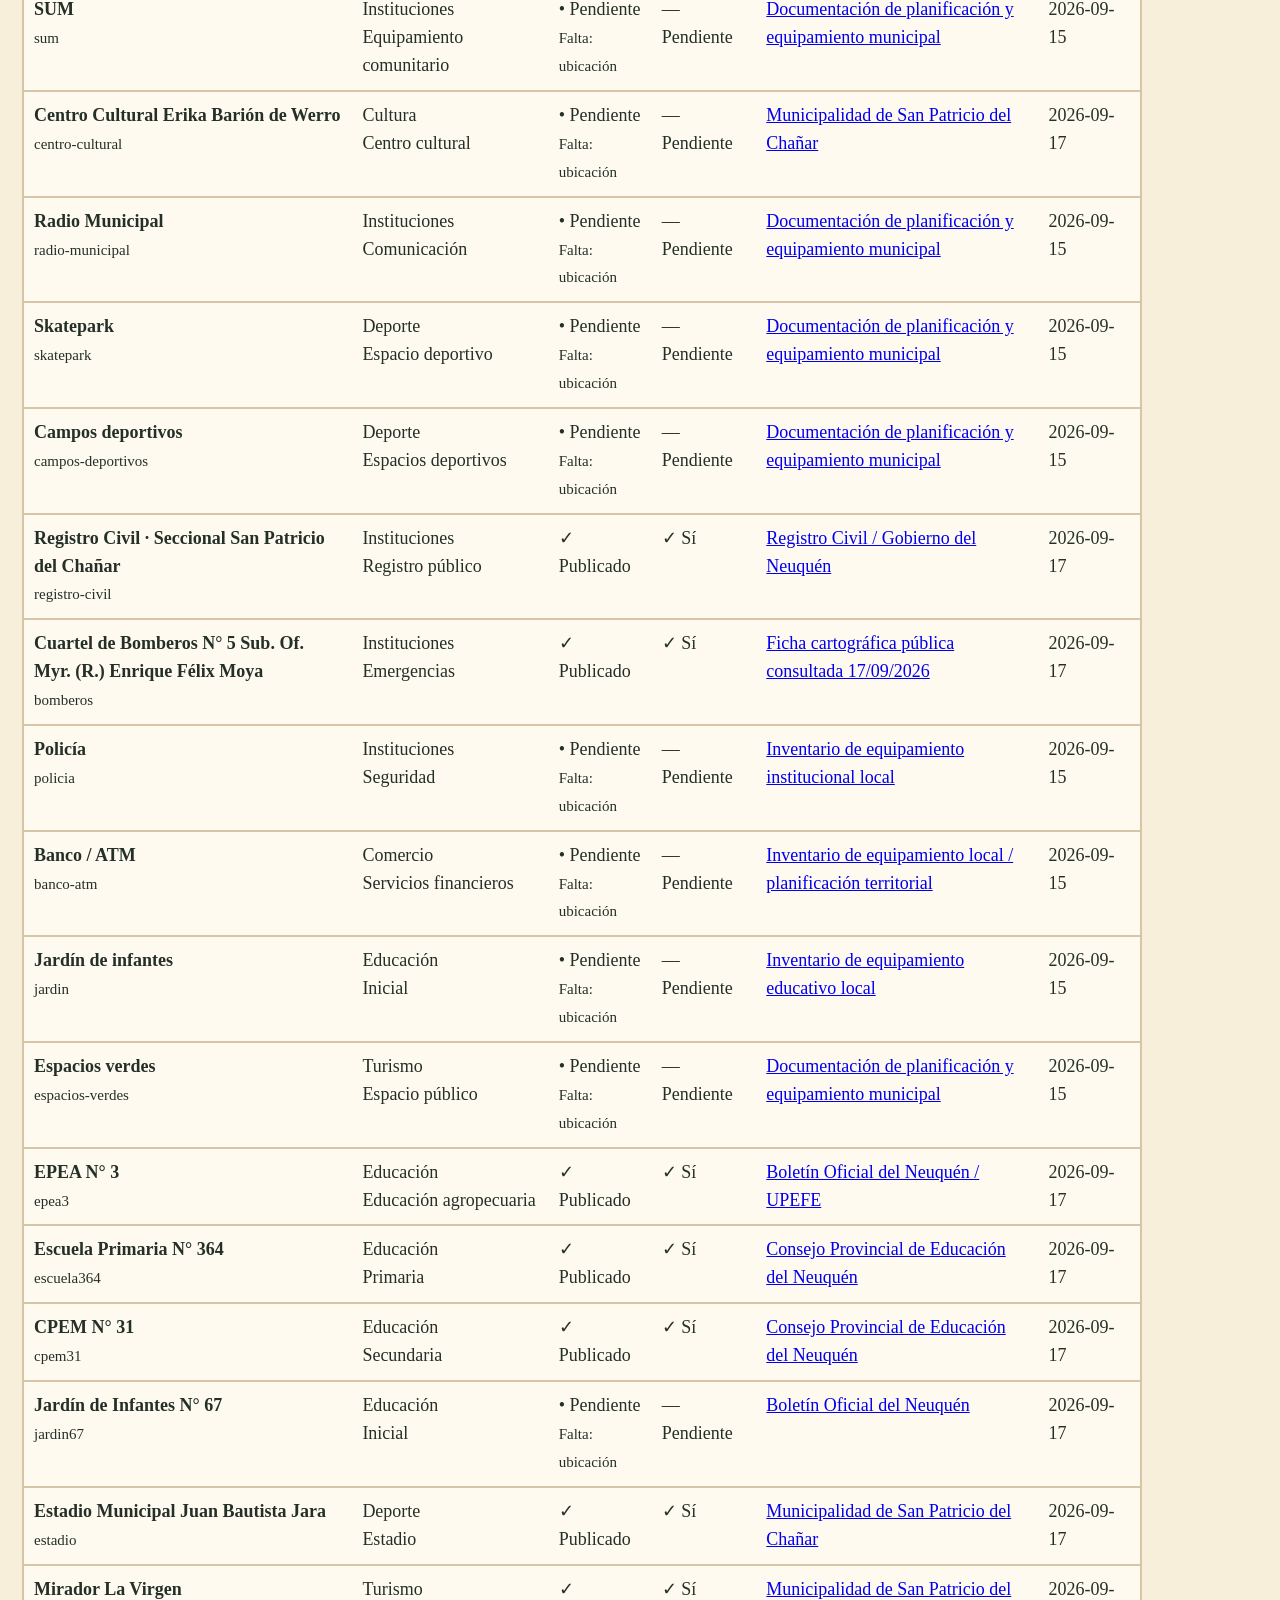
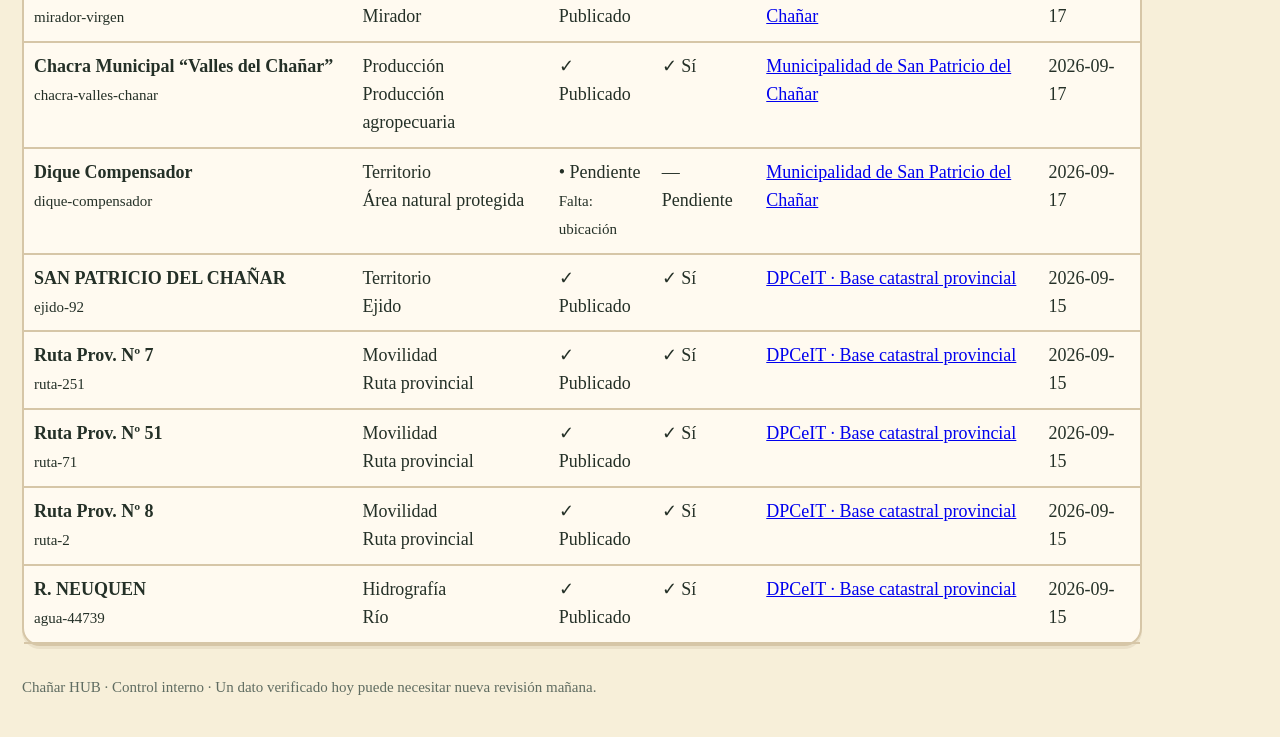
==== commit b97a0bcf: "feat: mejorar auditoria, confianza y respaldo" ====
--- a/auditoria.html
+++ b/auditoria.html
@@ -1 +1 @@
-<!doctype html><html lang="es"><head><meta charset="utf-8"><meta name="viewport" content="width=device-width,initial-scale=1"><meta name="theme-color" content="#355b3d"><title>Chañar HUB · Control interno</title><link rel="stylesheet" href="chanar-ui.css"><style>body{font-size:16px}.admin-only{font-size:13px;color:var(--ch-suave)}.audit-table{width:100%;border-collapse:collapse}.audit-table th,.audit-table td{text-align:left;padding:10px;border-bottom:2px solid var(--ch-borde);vertical-align:top}.audit-table th{background:var(--ch-papel)}@media(max-width:700px){.audit-table{font-size:13px}.audit-table th,.audit-table td{padding:8px}}</style></head><body><div class="wrap"><header class="top"><div class="brand">CHAÑAR<br><span>HUB</span></div><nav class="nav" aria-label="Navegación"><a class="pill" href="index.html">Inicio</a><a class="pill" href="viajero.html">Viajero</a><a class="pill" href="vecinos.html">Vecinos</a><a class="pill" href="mapa.html">Mapa</a></nav></header><main><section class="hero"><div class="hero-in"><div class="ey">Control interno</div><h1>Primero que funcione.<br>Después que crezca.</h1><p>Esta pantalla es para nosotros, no para quien viene a buscar ayuda. Acá revisamos fuentes, ubicaciones y estados para que la parte pública sea sencilla y confiable.</p><div class="actions"><a class="btn primary" href="index.html">← Volver a Chañar HUB</a><button class="btn" id="exportar">Exportar revisión</button></div></div></section><section class="section"><div class="grid" id="stats"></div></section><section class="section"><div class="paper"><div class="head"><h2>Qué conviene revisar primero</h2><p>Los problemas importantes aparecen arriba: identidad, fuente, ubicación y verificación.</p></div><div id="quality"></div></div></section><section class="section"><div class="paper"><div class="head"><h2>Inventario</h2><p>Usá estos filtros para trabajar la base. No hace falta tocar nada acá para usar Chañar HUB.</p></div><div class="search"><input id="q" placeholder="Buscar lugar o categoría"><select id="status"><option value="all">Todos</option><option value="published">Publicados</option><option value="pending">Pendientes</option><option value="unlocated">Sin ubicación</option></select></div><div style="overflow:auto;margin-top:12px"><table class="audit-table"><thead><tr><th>Lugar</th><th>Categoría</th><th>Estado</th><th>Ubicación</th><th>Fuente</th><th>Verificado</th></tr></thead><tbody id="rows"></tbody></table></div></div></section></main><footer class="footer">Herramienta interna de Chañar HUB · Los estados técnicos no reemplazan la verificación con la institución correspondiente.</footer></div><script src="geo-data.js"></script><script src="geo-territory.js"></script><script src="chanar-registry.js"></script><script>const esc=s=>String(s??'').replace(/[&<>"']/g,c=>({'&':'&amp;','<':'&lt;','>':'&gt;','"':'&quot;',"'":'&#39;'}[c]));const records=()=>CHANAR_REGISTRY?.all||[];function missing(x){const a=x.audit||{},m=[];if(!a.hasName)m.push('nombre');if(!a.hasCategory)m.push('categoría');if(!a.hasSource)m.push('fuente');if(!a.hasSourceUrl)m.push('URL de fuente');if(!a.hasVerificationDate)m.push('fecha');if(!a.hasSpatialReference)m.push(x.entityType==='territory'?'geometría':'coordenadas');return m}function render(){const all=records(),q=(document.getElementById('q').value||'').toLowerCase().trim(),st=document.getElementById('status').value,filtered=all.filter(x=>{const hay=[x.id,x.name,x.category,x.subcategory,x.source].join(' ').toLowerCase();if(q&&!hay.includes(q))return false;if(st==='published'&&x.publication!=='published')return false;if(st==='pending'&&x.publication!=='pending')return false;if(st==='unlocated'&&x.spatialStatus!=='unlocated')return false;return true});const places=all.filter(x=>x.entityType==='place'),pub=all.filter(x=>x.publication==='published'),source=all.filter(x=>x.audit?.hasSource),located=all.filter(x=>x.audit?.hasSpatialReference),verified=all.filter(x=>x.status==='verified');document.getElementById('stats').innerHTML=[['Lugares',places.length],['Total',all.length],['Publicados',pub.length],['Pendientes',all.length-pub.length]].map(x=>`<div class="stat"><b>${x[1]}</b><span>${x[0]}</span></div>`).join('');const pct=n=>all.length?Math.round(n/all.length*100):0;document.getElementById('quality').innerHTML=`<div class="row"><span>Con ubicación</span><strong>${pct(located.length)}%</strong></div><div class="row"><span>Con fuente</span><strong>${pct(source.length)}%</strong></div><div class="row"><span>Verificados</span><strong>${pct(verified.length)}%</strong></div><div class="row"><span>Identidades duplicadas</span><strong>${CHANAR_REGISTRY.audit.duplicateIdentityKeys.length}</strong></div>`;document.getElementById('rows').innerHTML=filtered.map(x=>{const m=missing(x),ok=x.publication==='published';return `<tr><td><b>${esc(x.name||x.id)}</b><br><small>${esc(x.id)}</small></td><td>${esc(x.category||'—')}<br>${esc(x.subcategory||'')}</td><td>${ok?'✓ Publicado':'• Pendiente'}${m.length?'<br><small>Falta: '+esc(m.join(', '))+'</small>':''}</td><td>${x.audit?.hasSpatialReference?'✓ Sí':'— Pendiente'}</td><td>${x.sourceUrl?`<a target="_blank" href="${esc(x.sourceUrl)}">${esc(x.source||'Fuente')}</a>`:esc(x.source||'—')}</td><td>${esc(x.verifiedAt||'—')}</td></tr>`}).join('')||'<tr><td colspan="6">No hay registros con estos filtros.</td></tr>'}function exportar(){const p={generatedAt:new Date().toISOString(),summary:CHANAR_REGISTRY.audit,records:records().map(x=>({id:x.id,name:x.name,category:x.category,entityType:x.entityType,publication:x.publication,spatialStatus:x.spatialStatus,audit:x.audit,source:x.source,sourceUrl:x.sourceUrl,verifiedAt:x.verifiedAt}))};const a=document.createElement('a');a.href=URL.createObjectURL(new Blob([JSON.stringify(p,null,2)],{type:'application/json'}));a.download='chanar-hub-revision.json';a.click()}document.getElementById('q').addEventListener('input',render);document.getElementById('status').addEventListener('change',render);document.getElementById('exportar').addEventListener('click',exportar);render();</script></body></html>+<!doctype html><html lang="es"><head><meta charset="utf-8"><meta name="viewport" content="width=device-width,initial-scale=1"><meta name="theme-color" content="#355b3d"><title>Chañar HUB · Auditoría y confianza</title><link rel="stylesheet" href="chanar-ui.css"><style>body{font-size:16px}.admin-only{font-size:13px;color:var(--ch-suave)}.audit-table{width:100%;border-collapse:collapse}.audit-table th,.audit-table td{text-align:left;padding:10px;border-bottom:2px solid var(--ch-borde);vertical-align:top}.audit-table th{background:var(--ch-papel)}.sourcebox{display:grid;grid-template-columns:repeat(3,1fr);gap:12px}.sourcebox .mini{padding:14px;border:1px solid var(--ch-borde);border-radius:14px;background:#fff}.ok{font-weight:700}.warn{font-weight:700}.chips{display:flex;flex-wrap:wrap;gap:7px}.chip{display:inline-block;border:1px solid var(--ch-borde);border-radius:999px;padding:5px 9px;background:var(--ch-papel);font-size:12px}@media(max-width:700px){.audit-table{font-size:13px}.audit-table th,.audit-table td{padding:8px}.sourcebox{grid-template-columns:1fr}}</style></head><body><div class="wrap"><header class="top"><div class="brand">CHAÑAR<br><span>HUB</span></div><nav class="nav" aria-label="Navegación"><a class="pill" href="index.html">Inicio</a><a class="pill" href="viajero.html">Viajero</a><a class="pill" href="vecinos.html">Vecinos</a><a class="pill" href="mapa.html">Mapa</a></nav></header><main><section class="hero"><div class="hero-in"><div class="ey">Control interno · 17/09/2026</div><h1>Que la información<br>merezca confianza.</h1><p>Acá se controla lo que sostiene al HUB: identidad, fuente, ubicación y fecha. La regla es simple: <b>verificar automáticamente, publicar con evidencia, nunca inventar.</b></p><div class="actions"><a class="btn primary" href="index.html">← Volver a Chañar HUB</a><button class="btn" id="exportar">Exportar respaldo de revisión</button></div></div></section><section class="section"><div class="sourcebox" id="sourcebox"></div></section><section class="section"><div class="paper"><div class="head"><h2>Regla de actualización</h2><p>La computadora puede detectar cambios; no debe decidir por nosotros cuándo un dato delicado cambió.</p></div><div class="chips"><span class="chip">✓ Fuente accesible</span><span class="chip">✓ Evidencia textual</span><span class="chip">⚠ Revisión humana</span><span class="chip">⚠ Coordenadas sensibles</span><span class="chip">⚠ Horarios pueden cambiar</span></div><p class="admin-only" style="margin-top:12px">Nunca se cambian automáticamente teléfonos, coordenadas, horarios, nombres canónicos ni estados operativos. Las fuentes oficiales tienen prioridad.</p></div></section><section class="section"><div class="grid" id="stats"></div></section><section class="section"><div class="paper"><div class="head"><h2>Qué conviene revisar primero</h2><p>Los problemas importantes aparecen arriba: identidad, fuente, ubicación y verificación.</p></div><div id="quality"></div></div></section><section class="section"><div class="paper"><div class="head"><h2>Inventario</h2><p>Buscá un lugar y revisá qué sabemos, de dónde sale y qué todavía falta.</p></div><div class="search"><input id="q" placeholder="Buscar lugar o categoría"><select id="status"><option value="all">Todos</option><option value="published">Publicados</option><option value="pending">Pendientes</option><option value="unlocated">Sin ubicación</option></select></div><div style="overflow:auto;margin-top:12px"><table class="audit-table"><thead><tr><th>Lugar</th><th>Categoría</th><th>Estado</th><th>Ubicación</th><th>Fuente</th><th>Verificado</th></tr></thead><tbody id="rows"></tbody></table></div></div></section></main><footer class="footer">Chañar HUB · Control interno · Un dato verificado hoy puede necesitar nueva revisión mañana.</footer></div><script src="geo-data.js"></script><script src="geo-territory.js"></script><script src="chanar-registry.js"></script><script>const esc=s=>String(s??'').replace(/[&<>"']/g,c=>({'&':'&amp;','<':'&lt;','>':'&gt;','"':'&quot;',"'":'&#39;'}[c]));const records=()=>CHANAR_REGISTRY?.all||[];function missing(x){const a=x.audit||{},m=[];if(!a.hasName)m.push('nombre');if(!a.hasCategory)m.push('categoría');if(!a.hasSource)m.push('fuente');if(!a.hasSourceUrl)m.push('URL de fuente');if(!a.hasVerificationDate)m.push('fecha');if(!a.hasSpatialReference)m.push(x.entityType==='territory'?'geometría':'ubicación');return m}function render(){const all=records(),q=(document.getElementById('q').value||'').toLowerCase().trim(),st=document.getElementById('status').value,filtered=all.filter(x=>{const hay=[x.id,x.name,x.category,x.subcategory,x.source].join(' ').toLowerCase();if(q&&!hay.includes(q))return false;if(st==='published'&&x.publication!=='published')return false;if(st==='pending'&&x.publication!=='pending')return false;if(st==='unlocated'&&x.spatialStatus==='located')return false;return true});const places=all.filter(x=>x.entityType==='place'),pub=all.filter(x=>x.publication==='published'),source=all.filter(x=>x.audit?.hasSource),located=all.filter(x=>x.audit?.hasSpatialReference),verified=all.filter(x=>x.status==='verified');document.getElementById('stats').innerHTML=[['Lugares',places.length],['Total',all.length],['Publicados',pub.length],['Pendientes',all.length-pub.length]].map(x=>`<div class="stat"><b>${x[1]}</b><span>${x[0]}</span></div>`).join('');const pct=n=>all.length?Math.round(n/all.length*100):0;document.getElementById('quality').innerHTML=`<div class="row"><span>Con referencia espacial</span><strong>${pct(located.length)}%</strong></div><div class="row"><span>Con fuente</span><strong>${pct(source.length)}%</strong></div><div class="row"><span>Verificados</span><strong>${pct(verified.length)}%</strong></div><div class="row"><span>Identidades duplicadas</span><strong>${CHANAR_REGISTRY.audit.duplicateIdentityKeys.length}</strong></div>`;document.getElementById('rows').innerHTML=filtered.map(x=>{const m=missing(x),ok=x.publication==='published';return `<tr><td><b>${esc(x.name||x.id)}</b><br><small>${esc(x.id)}</small></td><td>${esc(x.category||'—')}<br>${esc(x.subcategory||'')}</td><td>${ok?'✓ Publicado':'• Pendiente'}${m.length?'<br><small>Falta: '+esc(m.join(', '))+'</small>':''}</td><td>${x.audit?.hasSpatialReference?'✓ Sí':'— Pendiente'}</td><td>${x.sourceUrl?`<a target="_blank" rel="noopener" href="${esc(x.sourceUrl)}">${esc(x.source||'Fuente')}</a>`:esc(x.source||'—')}</td><td>${esc(x.verifiedAt||'—')}</td></tr>`}).join('')||'<tr><td colspan="6">No hay registros con estos filtros.</td></tr>'}async function loadSourceAudit(){const box=document.getElementById('sourcebox');try{const r=await fetch('data/source-audit-latest.json',{cache:'no-store'});if(!r.ok)throw new Error('HTTP '+r.status);const d=await r.json();box.innerHTML=`<div class="mini"><b>Última comprobación</b><br>${esc(new Date(d.checkedAt).toLocaleString('es-AR'))}</div><div class="mini"><b>Fuentes OK</b><br><span class="ok">${esc(d.summary?.ok??'—')} / ${esc(d.summary?.total??'—')}</span></div><div class="mini"><b>Requieren revisión</b><br><span class="warn">${esc(d.summary?.review??'—')}</span></div>`}catch(e){box.innerHTML='<div class="mini"><b>Auditoría automática</b><br>Reporte no disponible. Revisar manualmente.</div>'}}function exportar(){const p={generatedAt:new Date().toISOString(),auditDate:'2026-09-17',summary:CHANAR_REGISTRY.audit,policy:'Verificar automáticamente; publicar con evidencia; nunca inventar.',records:records().map(x=>({id:x.id,name:x.name,category:x.category,entityType:x.entityType,publication:x.publication,spatialStatus:x.spatialStatus,audit:x.audit,source:x.source,sourceUrl:x.sourceUrl,verifiedAt:x.verifiedAt}))};const a=document.createElement('a');a.href=URL.createObjectURL(new Blob([JSON.stringify(p,null,2)],{type:'application/json'}));a.download='chanar-hub-respaldo-revision-2026-09-17.json';a.click();URL.revokeObjectURL(a.href)}document.getElementById('q').addEventListener('input',render);document.getElementById('status').addEventListener('change',render);document.getElementById('exportar').addEventListener('click',exportar);render();loadSourceAudit();</script></body></html>
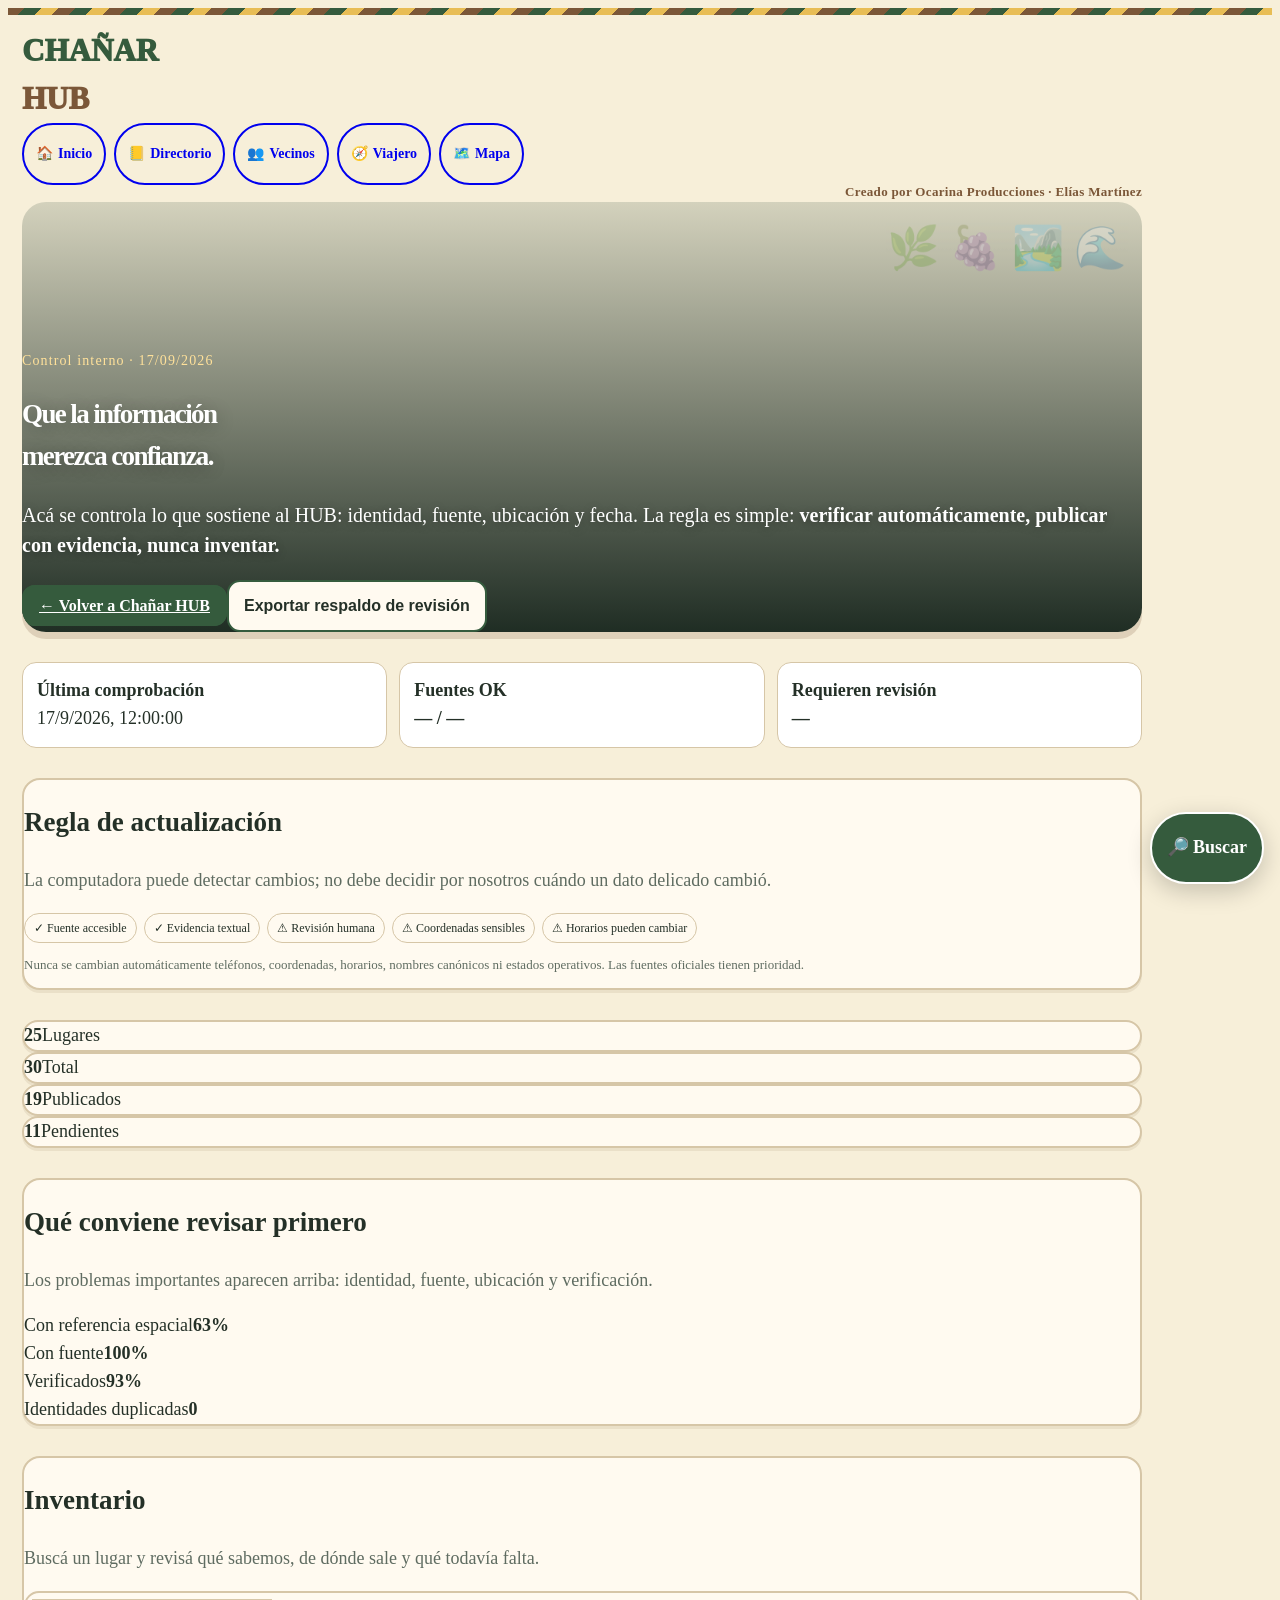
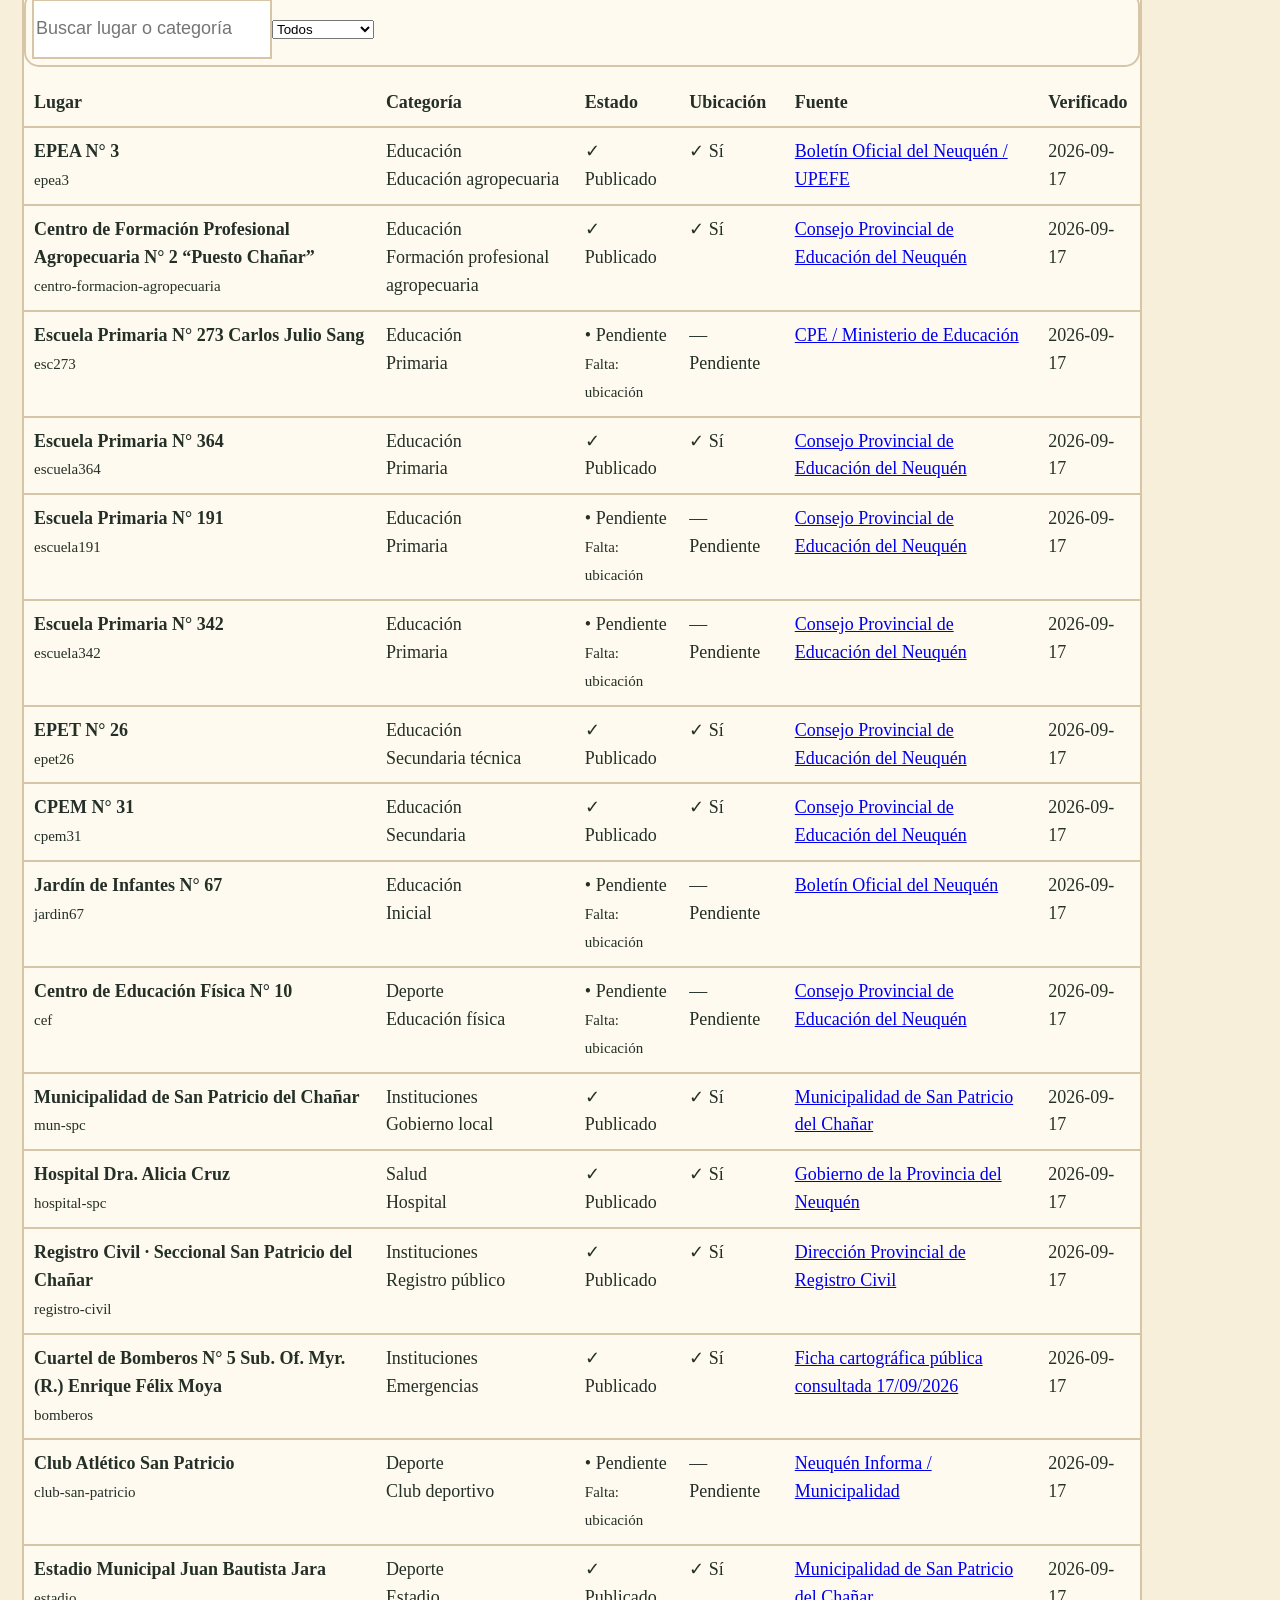
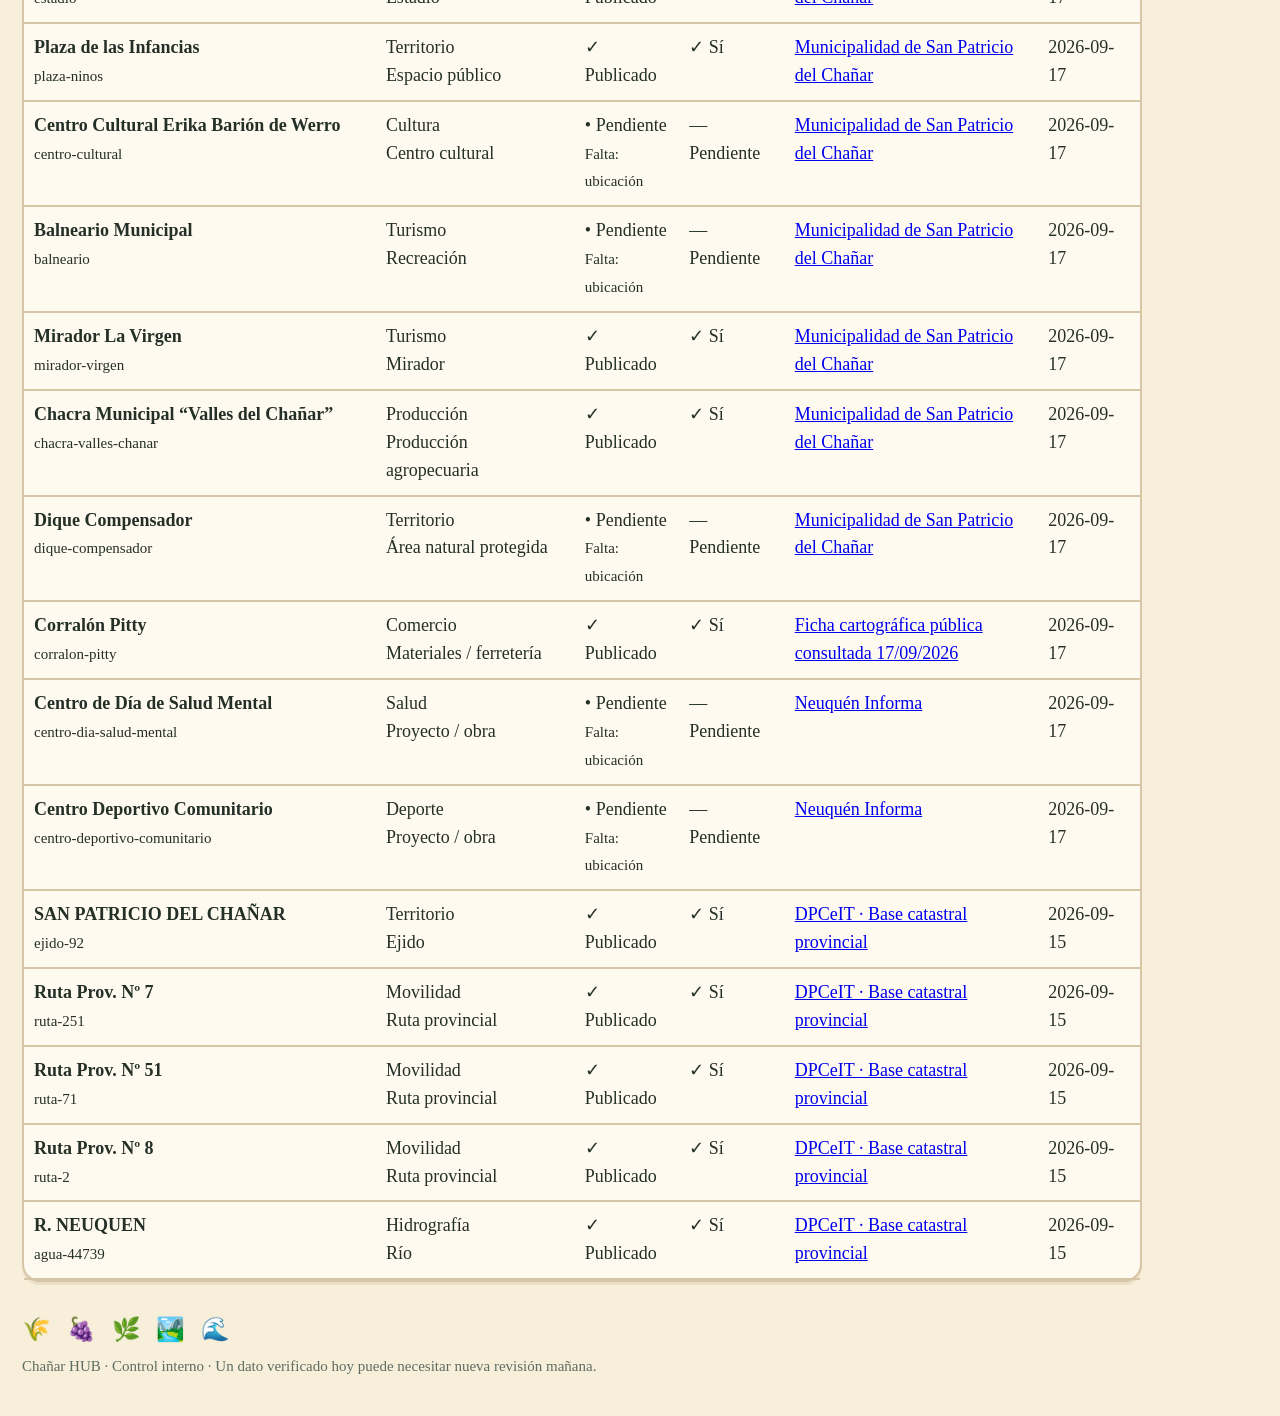
==== commit 19ab1d48: "ux: normalizar viewport seguro para móviles" ====
--- a/auditoria.html
+++ b/auditoria.html
@@ -1 +1 @@
-<!doctype html><html lang="es"><head><meta charset="utf-8"><meta name="viewport" content="width=device-width,initial-scale=1"><meta name="theme-color" content="#355b3d"><title>Chañar HUB · Auditoría y confianza</title><link rel="stylesheet" href="chanar-ui.css"><style>body{font-size:16px}.admin-only{font-size:13px;color:var(--ch-suave)}.audit-table{width:100%;border-collapse:collapse}.audit-table th,.audit-table td{text-align:left;padding:10px;border-bottom:2px solid var(--ch-borde);vertical-align:top}.audit-table th{background:var(--ch-papel)}.sourcebox{display:grid;grid-template-columns:repeat(3,1fr);gap:12px}.sourcebox .mini{padding:14px;border:1px solid var(--ch-borde);border-radius:14px;background:#fff}.ok{font-weight:700}.warn{font-weight:700}.chips{display:flex;flex-wrap:wrap;gap:7px}.chip{display:inline-block;border:1px solid var(--ch-borde);border-radius:999px;padding:5px 9px;background:var(--ch-papel);font-size:12px}@media(max-width:700px){.audit-table{font-size:13px}.audit-table th,.audit-table td{padding:8px}.sourcebox{grid-template-columns:1fr}}</style></head><body><div class="wrap"><header class="top"><div class="brand">CHAÑAR<br><span>HUB</span></div><nav class="nav" aria-label="Navegación"><a class="pill" href="index.html">Inicio</a><a class="pill" href="viajero.html">Viajero</a><a class="pill" href="vecinos.html">Vecinos</a><a class="pill" href="mapa.html">Mapa</a></nav></header><main><section class="hero"><div class="hero-in"><div class="ey">Control interno · 17/09/2026</div><h1>Que la información<br>merezca confianza.</h1><p>Acá se controla lo que sostiene al HUB: identidad, fuente, ubicación y fecha. La regla es simple: <b>verificar automáticamente, publicar con evidencia, nunca inventar.</b></p><div class="actions"><a class="btn primary" href="index.html">← Volver a Chañar HUB</a><button class="btn" id="exportar">Exportar respaldo de revisión</button></div></div></section><section class="section"><div class="sourcebox" id="sourcebox"></div></section><section class="section"><div class="paper"><div class="head"><h2>Regla de actualización</h2><p>La computadora puede detectar cambios; no debe decidir por nosotros cuándo un dato delicado cambió.</p></div><div class="chips"><span class="chip">✓ Fuente accesible</span><span class="chip">✓ Evidencia textual</span><span class="chip">⚠ Revisión humana</span><span class="chip">⚠ Coordenadas sensibles</span><span class="chip">⚠ Horarios pueden cambiar</span></div><p class="admin-only" style="margin-top:12px">Nunca se cambian automáticamente teléfonos, coordenadas, horarios, nombres canónicos ni estados operativos. Las fuentes oficiales tienen prioridad.</p></div></section><section class="section"><div class="grid" id="stats"></div></section><section class="section"><div class="paper"><div class="head"><h2>Qué conviene revisar primero</h2><p>Los problemas importantes aparecen arriba: identidad, fuente, ubicación y verificación.</p></div><div id="quality"></div></div></section><section class="section"><div class="paper"><div class="head"><h2>Inventario</h2><p>Buscá un lugar y revisá qué sabemos, de dónde sale y qué todavía falta.</p></div><div class="search"><input id="q" placeholder="Buscar lugar o categoría"><select id="status"><option value="all">Todos</option><option value="published">Publicados</option><option value="pending">Pendientes</option><option value="unlocated">Sin ubicación</option></select></div><div style="overflow:auto;margin-top:12px"><table class="audit-table"><thead><tr><th>Lugar</th><th>Categoría</th><th>Estado</th><th>Ubicación</th><th>Fuente</th><th>Verificado</th></tr></thead><tbody id="rows"></tbody></table></div></div></section></main><footer class="footer">Chañar HUB · Control interno · Un dato verificado hoy puede necesitar nueva revisión mañana.</footer></div><script src="geo-data.js"></script><script src="geo-territory.js"></script><script src="chanar-registry.js"></script><script>const esc=s=>String(s??'').replace(/[&<>"']/g,c=>({'&':'&amp;','<':'&lt;','>':'&gt;','"':'&quot;',"'":'&#39;'}[c]));const records=()=>CHANAR_REGISTRY?.all||[];function missing(x){const a=x.audit||{},m=[];if(!a.hasName)m.push('nombre');if(!a.hasCategory)m.push('categoría');if(!a.hasSource)m.push('fuente');if(!a.hasSourceUrl)m.push('URL de fuente');if(!a.hasVerificationDate)m.push('fecha');if(!a.hasSpatialReference)m.push(x.entityType==='territory'?'geometría':'ubicación');return m}function render(){const all=records(),q=(document.getElementById('q').value||'').toLowerCase().trim(),st=document.getElementById('status').value,filtered=all.filter(x=>{const hay=[x.id,x.name,x.category,x.subcategory,x.source].join(' ').toLowerCase();if(q&&!hay.includes(q))return false;if(st==='published'&&x.publication!=='published')return false;if(st==='pending'&&x.publication!=='pending')return false;if(st==='unlocated'&&x.spatialStatus==='located')return false;return true});const places=all.filter(x=>x.entityType==='place'),pub=all.filter(x=>x.publication==='published'),source=all.filter(x=>x.audit?.hasSource),located=all.filter(x=>x.audit?.hasSpatialReference),verified=all.filter(x=>x.status==='verified');document.getElementById('stats').innerHTML=[['Lugares',places.length],['Total',all.length],['Publicados',pub.length],['Pendientes',all.length-pub.length]].map(x=>`<div class="stat"><b>${x[1]}</b><span>${x[0]}</span></div>`).join('');const pct=n=>all.length?Math.round(n/all.length*100):0;document.getElementById('quality').innerHTML=`<div class="row"><span>Con referencia espacial</span><strong>${pct(located.length)}%</strong></div><div class="row"><span>Con fuente</span><strong>${pct(source.length)}%</strong></div><div class="row"><span>Verificados</span><strong>${pct(verified.length)}%</strong></div><div class="row"><span>Identidades duplicadas</span><strong>${CHANAR_REGISTRY.audit.duplicateIdentityKeys.length}</strong></div>`;document.getElementById('rows').innerHTML=filtered.map(x=>{const m=missing(x),ok=x.publication==='published';return `<tr><td><b>${esc(x.name||x.id)}</b><br><small>${esc(x.id)}</small></td><td>${esc(x.category||'—')}<br>${esc(x.subcategory||'')}</td><td>${ok?'✓ Publicado':'• Pendiente'}${m.length?'<br><small>Falta: '+esc(m.join(', '))+'</small>':''}</td><td>${x.audit?.hasSpatialReference?'✓ Sí':'— Pendiente'}</td><td>${x.sourceUrl?`<a target="_blank" rel="noopener" href="${esc(x.sourceUrl)}">${esc(x.source||'Fuente')}</a>`:esc(x.source||'—')}</td><td>${esc(x.verifiedAt||'—')}</td></tr>`}).join('')||'<tr><td colspan="6">No hay registros con estos filtros.</td></tr>'}async function loadSourceAudit(){const box=document.getElementById('sourcebox');try{const r=await fetch('data/source-audit-latest.json',{cache:'no-store'});if(!r.ok)throw new Error('HTTP '+r.status);const d=await r.json();box.innerHTML=`<div class="mini"><b>Última comprobación</b><br>${esc(new Date(d.checkedAt).toLocaleString('es-AR'))}</div><div class="mini"><b>Fuentes OK</b><br><span class="ok">${esc(d.summary?.ok??'—')} / ${esc(d.summary?.total??'—')}</span></div><div class="mini"><b>Requieren revisión</b><br><span class="warn">${esc(d.summary?.review??'—')}</span></div>`}catch(e){box.innerHTML='<div class="mini"><b>Auditoría automática</b><br>Reporte no disponible. Revisar manualmente.</div>'}}function exportar(){const p={generatedAt:new Date().toISOString(),auditDate:'2026-09-17',summary:CHANAR_REGISTRY.audit,policy:'Verificar automáticamente; publicar con evidencia; nunca inventar.',records:records().map(x=>({id:x.id,name:x.name,category:x.category,entityType:x.entityType,publication:x.publication,spatialStatus:x.spatialStatus,audit:x.audit,source:x.source,sourceUrl:x.sourceUrl,verifiedAt:x.verifiedAt}))};const a=document.createElement('a');a.href=URL.createObjectURL(new Blob([JSON.stringify(p,null,2)],{type:'application/json'}));a.download='chanar-hub-respaldo-revision-2026-09-17.json';a.click();URL.revokeObjectURL(a.href)}document.getElementById('q').addEventListener('input',render);document.getElementById('status').addEventListener('change',render);document.getElementById('exportar').addEventListener('click',exportar);render();loadSourceAudit();</script></body></html>+<!doctype html><html lang="es"><head><meta charset="utf-8"><meta name="viewport" content="width=device-width,initial-scale=1,viewport-fit=cover"><meta name="theme-color" content="#355b3d"><title>Chañar HUB · Auditoría y confianza</title><link rel="stylesheet" href="chanar-ui.css"><style>body{font-size:16px}.admin-only{font-size:13px;color:var(--ch-suave)}.audit-table{width:100%;border-collapse:collapse}.audit-table th,.audit-table td{text-align:left;padding:10px;border-bottom:2px solid var(--ch-borde);vertical-align:top}.audit-table th{background:var(--ch-papel)}.sourcebox{display:grid;grid-template-columns:repeat(3,1fr);gap:12px}.sourcebox .mini{padding:14px;border:1px solid var(--ch-borde);border-radius:14px;background:#fff}.ok{font-weight:700}.warn{font-weight:700}.chips{display:flex;flex-wrap:wrap;gap:7px}.chip{display:inline-block;border:1px solid var(--ch-borde);border-radius:999px;padding:5px 9px;background:var(--ch-papel);font-size:12px}@media(max-width:700px){.audit-table{font-size:13px}.audit-table th,.audit-table td{padding:8px}.sourcebox{grid-template-columns:1fr}}</style></head><body><div class="wrap"><header class="top"><div class="brand">CHAÑAR<br><span>HUB</span></div><nav class="nav" aria-label="Navegación"><a class="pill" href="index.html">Inicio</a><a class="pill" href="viajero.html">Viajero</a><a class="pill" href="vecinos.html">Vecinos</a><a class="pill" href="mapa.html">Mapa</a></nav></header><main><section class="hero"><div class="hero-in"><div class="ey">Control interno · 17/09/2026</div><h1>Que la información<br>merezca confianza.</h1><p>Acá se controla lo que sostiene al HUB: identidad, fuente, ubicación y fecha. La regla es simple: <b>verificar automáticamente, publicar con evidencia, nunca inventar.</b></p><div class="actions"><a class="btn primary" href="index.html">← Volver a Chañar HUB</a><button class="btn" id="exportar">Exportar respaldo de revisión</button></div></div></section><section class="section"><div class="sourcebox" id="sourcebox"></div></section><section class="section"><div class="paper"><div class="head"><h2>Regla de actualización</h2><p>La computadora puede detectar cambios; no debe decidir por nosotros cuándo un dato delicado cambió.</p></div><div class="chips"><span class="chip">✓ Fuente accesible</span><span class="chip">✓ Evidencia textual</span><span class="chip">⚠ Revisión humana</span><span class="chip">⚠ Coordenadas sensibles</span><span class="chip">⚠ Horarios pueden cambiar</span></div><p class="admin-only" style="margin-top:12px">Nunca se cambian automáticamente teléfonos, coordenadas, horarios, nombres canónicos ni estados operativos. Las fuentes oficiales tienen prioridad.</p></div></section><section class="section"><div class="grid" id="stats"></div></section><section class="section"><div class="paper"><div class="head"><h2>Qué conviene revisar primero</h2><p>Los problemas importantes aparecen arriba: identidad, fuente, ubicación y verificación.</p></div><div id="quality"></div></div></section><section class="section"><div class="paper"><div class="head"><h2>Inventario</h2><p>Buscá un lugar y revisá qué sabemos, de dónde sale y qué todavía falta.</p></div><div class="search"><input id="q" placeholder="Buscar lugar o categoría"><select id="status"><option value="all">Todos</option><option value="published">Publicados</option><option value="pending">Pendientes</option><option value="unlocated">Sin ubicación</option></select></div><div style="overflow:auto;margin-top:12px"><table class="audit-table"><thead><tr><th>Lugar</th><th>Categoría</th><th>Estado</th><th>Ubicación</th><th>Fuente</th><th>Verificado</th></tr></thead><tbody id="rows"></tbody></table></div></div></section></main><footer class="footer">Chañar HUB · Control interno · Un dato verificado hoy puede necesitar nueva revisión mañana.</footer></div><script src="geo-data.js"></script><script src="geo-territory.js"></script><script src="chanar-registry.js"></script><script>const esc=s=>String(s??'').replace(/[&<>"']/g,c=>({'&':'&amp;','<':'&lt;','>':'&gt;','"':'&quot;',"'":'&#39;'}[c]));const records=()=>CHANAR_REGISTRY?.all||[];function missing(x){const a=x.audit||{},m=[];if(!a.hasName)m.push('nombre');if(!a.hasCategory)m.push('categoría');if(!a.hasSource)m.push('fuente');if(!a.hasSourceUrl)m.push('URL de fuente');if(!a.hasVerificationDate)m.push('fecha');if(!a.hasSpatialReference)m.push(x.entityType==='territory'?'geometría':'ubicación');return m}function render(){const all=records(),q=(document.getElementById('q').value||'').toLowerCase().trim(),st=document.getElementById('status').value,filtered=all.filter(x=>{const hay=[x.id,x.name,x.category,x.subcategory,x.source].join(' ').toLowerCase();if(q&&!hay.includes(q))return false;if(st==='published'&&x.publication!=='published')return false;if(st==='pending'&&x.publication!=='pending')return false;if(st==='unlocated'&&x.spatialStatus==='located')return false;return true});const places=all.filter(x=>x.entityType==='place'),pub=all.filter(x=>x.publication==='published'),source=all.filter(x=>x.audit?.hasSource),located=all.filter(x=>x.audit?.hasSpatialReference),verified=all.filter(x=>x.status==='verified');document.getElementById('stats').innerHTML=[['Lugares',places.length],['Total',all.length],['Publicados',pub.length],['Pendientes',all.length-pub.length]].map(x=>`<div class="stat"><b>${x[1]}</b><span>${x[0]}</span></div>`).join('');const pct=n=>all.length?Math.round(n/all.length*100):0;document.getElementById('quality').innerHTML=`<div class="row"><span>Con referencia espacial</span><strong>${pct(located.length)}%</strong></div><div class="row"><span>Con fuente</span><strong>${pct(source.length)}%</strong></div><div class="row"><span>Verificados</span><strong>${pct(verified.length)}%</strong></div><div class="row"><span>Identidades duplicadas</span><strong>${CHANAR_REGISTRY.audit.duplicateIdentityKeys.length}</strong></div>`;document.getElementById('rows').innerHTML=filtered.map(x=>{const m=missing(x),ok=x.publication==='published';return `<tr><td><b>${esc(x.name||x.id)}</b><br><small>${esc(x.id)}</small></td><td>${esc(x.category||'—')}<br>${esc(x.subcategory||'')}</td><td>${ok?'✓ Publicado':'• Pendiente'}${m.length?'<br><small>Falta: '+esc(m.join(', '))+'</small>':''}</td><td>${x.audit?.hasSpatialReference?'✓ Sí':'— Pendiente'}</td><td>${x.sourceUrl?`<a target="_blank" rel="noopener" href="${esc(x.sourceUrl)}">${esc(x.source||'Fuente')}</a>`:esc(x.source||'—')}</td><td>${esc(x.verifiedAt||'—')}</td></tr>`}).join('')||'<tr><td colspan="6">No hay registros con estos filtros.</td></tr>'}async function loadSourceAudit(){const box=document.getElementById('sourcebox');try{const r=await fetch('data/source-audit-latest.json',{cache:'no-store'});if(!r.ok)throw new Error('HTTP '+r.status);const d=await r.json();box.innerHTML=`<div class="mini"><b>Última comprobación</b><br>${esc(new Date(d.checkedAt).toLocaleString('es-AR'))}</div><div class="mini"><b>Fuentes OK</b><br><span class="ok">${esc(d.summary?.ok??'—')} / ${esc(d.summary?.total??'—')}</span></div><div class="mini"><b>Requieren revisión</b><br><span class="warn">${esc(d.summary?.review??'—')}</span></div>`}catch(e){box.innerHTML='<div class="mini"><b>Auditoría automática</b><br>Reporte no disponible. Revisar manualmente.</div>'}}function exportar(){const p={generatedAt:new Date().toISOString(),auditDate:'2026-09-17',summary:CHANAR_REGISTRY.audit,policy:'Verificar automáticamente; publicar con evidencia; nunca inventar.',records:records().map(x=>({id:x.id,name:x.name,category:x.category,entityType:x.entityType,publication:x.publication,spatialStatus:x.spatialStatus,audit:x.audit,source:x.source,sourceUrl:x.sourceUrl,verifiedAt:x.verifiedAt}))};const a=document.createElement('a');a.href=URL.createObjectURL(new Blob([JSON.stringify(p,null,2)],{type:'application/json'}));a.download='chanar-hub-respaldo-revision-2026-09-17.json';a.click();URL.revokeObjectURL(a.href)}document.getElementById('q').addEventListener('input',render);document.getElementById('status').addEventListener('change',render);document.getElementById('exportar').addEventListener('click',exportar);render();loadSourceAudit();</script></body></html>
--- a/chanar-ui.css
+++ b/chanar-ui.css
@@ -3,48 +3,67 @@
   --ch-tinta:#243027;--ch-suave:#5f6c61;--ch-borde:#d6c6a7;--ch-oro:#e8bd55;--ch-azul:#2f6976;--ch-rojo:#a83e32;
   --ch-radio:18px;--ch-sombra:0 3px 0 rgba(123,87,56,.10);
 }
-html{scroll-behavior:smooth}
-body{background:var(--ch-crema)!important;color:var(--ch-tinta)!important;font-size:18px!important;line-height:1.55!important}
+html{scroll-behavior:smooth;-webkit-text-size-adjust:100%;text-size-adjust:100%}
+body{background:var(--ch-crema)!important;color:var(--ch-tinta)!important;font-size:18px!important;line-height:1.55!important;overflow-x:hidden;-webkit-tap-highlight-color:transparent}
 body:before{content:"";display:block;height:7px;background:repeating-linear-gradient(135deg,var(--ch-tierra) 0 12px,var(--ch-hoja) 12px 24px,var(--ch-oro) 24px 36px)}
 .wrap{max-width:1120px!important;padding:12px 14px 30px!important}
 .brand{color:var(--ch-hoja)!important;font-size:31px!important;font-weight:1000!important}
 .brand span{color:var(--ch-tierra)!important}
 .top,header{background:transparent!important;border:0!important;color:var(--ch-tinta)!important}
+.top:after{content:"Creado por Ocarina Producciones · Elías Martínez";display:block;flex-basis:100%;text-align:right;color:var(--ch-tierra);font-size:13px;font-weight:900;letter-spacing:.025em;margin-top:-3px}
 nav,.nav{gap:8px!important}
-.pill,.btn,.filter{min-height:52px!important;padding:10px 15px!important;border:2px solid var(--ch-hoja)!important;border-radius:13px!important;background:var(--ch-papel)!important;color:var(--ch-tinta)!important;font-size:16px!important;font-weight:800!important;box-shadow:none!important}
+.pill,.btn,.filter{min-height:52px!important;padding:10px 15px!important;border:2px solid var(--ch-hoja)!important;border-radius:13px!important;background:var(--ch-papel)!important;color:var(--ch-tinta)!important;font-size:16px!important;font-weight:800!important;box-shadow:none!important;touch-action:manipulation}
 .pill{border-radius:999px!important}
-.pill:hover,.btn:hover,.filter:hover{border-color:var(--ch-tierra)!important;background:#fff!important}
+.pill:hover,.btn:hover,.filter:hover{border-color:var(--ch-tierra)!important;background:#fff!important;transform:translateY(-1px)}
 .primary,.main{background:var(--ch-hoja)!important;border-color:var(--ch-hoja)!important;color:#fff!important}
 .blue{background:#edf3f2!important;border-color:var(--ch-azul)!important;color:#234d56!important}
 .red{background:#fff0ec!important;border-color:var(--ch-rojo)!important;color:#762c25!important}
-.hero{background:var(--ch-hoja)!important;color:#fff!important;border:0!important;border-radius:24px!important;box-shadow:0 5px 0 rgba(123,87,56,.20)!important}
-.hero h1{letter-spacing:-.06em!important}
-.hero p{font-size:20px!important;line-height:1.5!important}
-.ey{color:#8b641f!important;letter-spacing:.08em!important;font-size:14px!important}
-.hero .ey{color:#ffe19a!important}
+body:not(:has(#map)) .hero{background:linear-gradient(180deg,rgba(25,55,39,.16),rgba(8,24,16,.90)),url('https://upload.wikimedia.org/wikipedia/commons/b/bf/San_Patricio_del_Cha%C3%B1ar.png') center/cover!important;color:#fff!important;border:0!important;border-radius:24px!important;box-shadow:0 7px 0 rgba(123,87,56,.20)!important;min-height:430px!important;display:flex!important;align-items:flex-end!important;position:relative!important;overflow:hidden!important}
+body:not(:has(#map)) .hero:after{content:"🌿  🍇  🏞️  🌊";position:absolute;right:16px;top:14px;font-size:42px;opacity:.26;pointer-events:none}
+body:not(:has(#map)) .hero h1{letter-spacing:-.06em!important;text-shadow:0 3px 18px rgba(0,0,0,.3)}
+body:not(:has(#map)) .hero p{font-size:20px!important;text-shadow:0 2px 8px rgba(0,0,0,.35)}
+.hero h1{letter-spacing:-.06em!important}.hero p{font-size:20px!important;line-height:1.5!important}.ey{color:#8b641f!important;letter-spacing:.08em!important;font-size:14px!important}.hero .ey{color:#ffe19a!important}
 .section{margin:30px 0!important}
 .card,.paper,.mode,.resultbox,.stat,.territory div,.item,.routebox{background:var(--ch-papel)!important;color:var(--ch-tinta)!important;border:2px solid var(--ch-borde)!important;border-radius:var(--ch-radio)!important;box-shadow:var(--ch-sombra)!important}
+.card:hover,.quick:hover,.item:hover{transform:translateY(-2px);box-shadow:0 6px 0 rgba(123,87,56,.12)!important}
 .card p,.mode p,.status,.head p,.sectionhead p,.micro{color:var(--ch-suave)!important}
-.search{background:var(--ch-papel)!important;border:2px solid var(--ch-borde)!important;border-radius:15px!important;padding:6px!important}
-.search input,.route input{background:#fff!important;color:var(--ch-tinta)!important;border:2px solid var(--ch-borde)!important;font-size:18px!important;min-height:54px!important}
-.need{min-height:132px!important}
-.need b{font-size:21px!important}
-.badge{background:#edf5e9!important;color:#2f6339!important;font-size:14px!important}
-.pending,.badge.review{background:#fff2ca!important;color:#765d0c!important}
-.note{background:#f1e6ce!important;color:var(--ch-tinta)!important;border-left-color:var(--ch-tierra)!important}
-.emergency{background:#fff4f0!important;border-color:#d58a80!important}
-.emergency a{background:#fff!important;color:#762c25!important;border:2px solid var(--ch-rojo)!important;font-size:16px!important;min-height:52px!important}
-.footer{color:var(--ch-suave)!important;border-color:var(--ch-borde)!important;font-size:15px!important}
+.search{background:var(--ch-papel)!important;border:2px solid var(--ch-borde)!important;border-radius:15px!important;padding:6px!important}.search input,.route input{background:#fff!important;color:var(--ch-tinta)!important;border:2px solid var(--ch-borde)!important;font-size:18px!important;min-height:54px!important}
+.need{min-height:132px!important}.need b{font-size:21px!important}.badge{background:#edf5e9!important;color:#2f6339!important;font-size:14px!important}.pending,.badge.review{background:#fff2ca!important;color:#765d0c!important}.note{background:#f1e6ce!important;color:var(--ch-tinta)!important;border-left-color:var(--ch-tierra)!important}.emergency{background:#fff4f0!important;border-color:#d58a80!important}.emergency a{background:#fff!important;color:#762c25!important;border:2px solid var(--ch-rojo)!important;font-size:16px!important;min-height:52px!important}.footer{color:var(--ch-suave)!important;border-color:var(--ch-borde)!important;font-size:15px!important}.footer:before{content:"🌾  🍇  🌿  🏞️  🌊";display:block;color:var(--ch-tierra);font-size:23px;margin-bottom:7px;letter-spacing:5px}
 button:focus-visible,a:focus-visible,input:focus-visible{outline:4px solid var(--ch-azul)!important;outline-offset:3px!important}
-@media(max-width:760px){body{font-size:18px!important}.wrap{padding:10px!important}.pill{flex:1!important}.hero{padding:25px 18px!important}.hero h1{font-size:clamp(2.7rem,15vw,4.5rem)!important}.hero p{font-size:19px!important}.actions .btn,.place-actions .btn{width:100%!important}.card,.paper,.mode,.routebox{padding:17px!important}}
-@media(prefers-reduced-motion:reduce){html{scroll-behavior:auto!important}}
+/* MOBILE FIRST: zonas táctiles, lectura y navegación con una mano. */
+@media(max-width:760px){
+ body{font-size:18px!important;padding-bottom:env(safe-area-inset-bottom)}
+ .wrap{padding:10px 10px calc(22px + env(safe-area-inset-bottom))!important}
+ .top{gap:10px!important}
+ .top:after{text-align:center;font-size:12px;margin-top:0}
+ nav,.top nav{width:100%!important;display:grid!important;grid-template-columns:repeat(4,1fr)!important;gap:6px!important}
+ .pill{width:100%!important;min-height:50px!important;padding:8px 4px!important;font-size:14px!important;white-space:nowrap}
+ .hero{min-height:460px!important;padding:24px 17px!important;border-radius:21px!important}
+ .hero h1{font-size:clamp(2.7rem,15vw,4.5rem)!important}
+ .hero p{font-size:19px!important}
+ .actions{display:grid!important;grid-template-columns:1fr!important}
+ .actions .btn,.place-actions .btn{width:100%!important;min-height:56px!important}
+ .section{margin:24px 0!important}
+ .section h2,.head h2{font-size:26px!important}
+ .mission{grid-template-columns:1fr!important;gap:8px!important}
+ .mission .btn,.need{min-height:86px!important}
+ .mission .ico{font-size:30px!important}
+ .searchbox{padding:12px!important}
+ .search{display:grid!important;grid-template-columns:1fr!important;padding:5px!important;gap:6px!important}
+ .search input,.search .btn{width:100%!important;min-width:100%!important;min-height:56px!important}
+ .suggestions{gap:6px!important}
+ .suggestions button{min-height:44px!important;padding:8px 11px!important}
+ .stats,.emgrid{grid-template-columns:1fr!important}
+ .results{grid-template-columns:1fr!important}
+ .card,.paper,.mode,.routebox{padding:16px!important}
+ .place-actions{display:grid!important;grid-template-columns:1fr!important}
+ .quickgrid{grid-template-columns:1fr!important}
+ .quick{padding:18px!important;min-height:92px!important}
+ .footer{text-align:center!important}
+}
+@media(min-width:761px) and (max-width:950px){nav{max-width:100%}.mission{grid-template-columns:repeat(2,1fr)!important}}
+@media(hover:none){.pill:hover,.btn:hover,.filter:hover,.card:hover,.quick:hover,.item:hover{transform:none!important}.pill:active,.btn:active,.filter:active{transform:scale(.985)!important}}
+@media(prefers-reduced-motion:reduce){html{scroll-behavior:auto!important}.card:hover,.quick:hover,.item:hover,.btn:hover{transform:none!important}}
 /* Mapa: mismo lenguaje visual, sin alterar la cartografía. */
-body:has(#map){background:var(--ch-crema)!important}
-body:has(#map) header{padding:14px!important;background:var(--ch-papel)!important;border-bottom:2px solid var(--ch-borde)!important}
-body:has(#map) aside{background:var(--ch-papel)!important;border-right:2px solid var(--ch-borde)!important}
-body:has(#map) .layout{height:calc(100vh - 92px)!important}
-body:has(#map) .filter.active{background:var(--ch-hoja)!important;color:#fff!important;border-color:var(--ch-hoja)!important}
-body:has(#map) .notice{background:#f1e6ce!important;border-left:5px solid var(--ch-tierra)!important;color:var(--ch-tinta)!important;font-size:.9rem!important}
-body:has(#map) .item{background:#fffaf0!important}
-body:has(#map) .item:hover{border-color:var(--ch-hoja)!important}
+body:has(#map){background:var(--ch-crema)!important}body:has(#map) header{padding:14px!important;background:var(--ch-papel)!important;border-bottom:2px solid var(--ch-borde)!important}body:has(#map) aside{background:var(--ch-papel)!important;border-right:2px solid var(--ch-borde)!important}body:has(#map) .layout{height:calc(100vh - 92px)!important}body:has(#map) .filter.active{background:var(--ch-hoja)!important;color:#fff!important;border-color:var(--ch-hoja)!important}body:has(#map) .notice{background:#f1e6ce!important;border-left:5px solid var(--ch-tierra)!important;color:var(--ch-tinta)!important;font-size:.9rem!important}body:has(#map) .item{background:#fffaf0!important}body:has(#map) .item:hover{border-color:var(--ch-hoja)!important}
 @media(max-width:800px){body:has(#map) .layout{height:auto!important}body:has(#map) aside{max-height:52vh!important}}
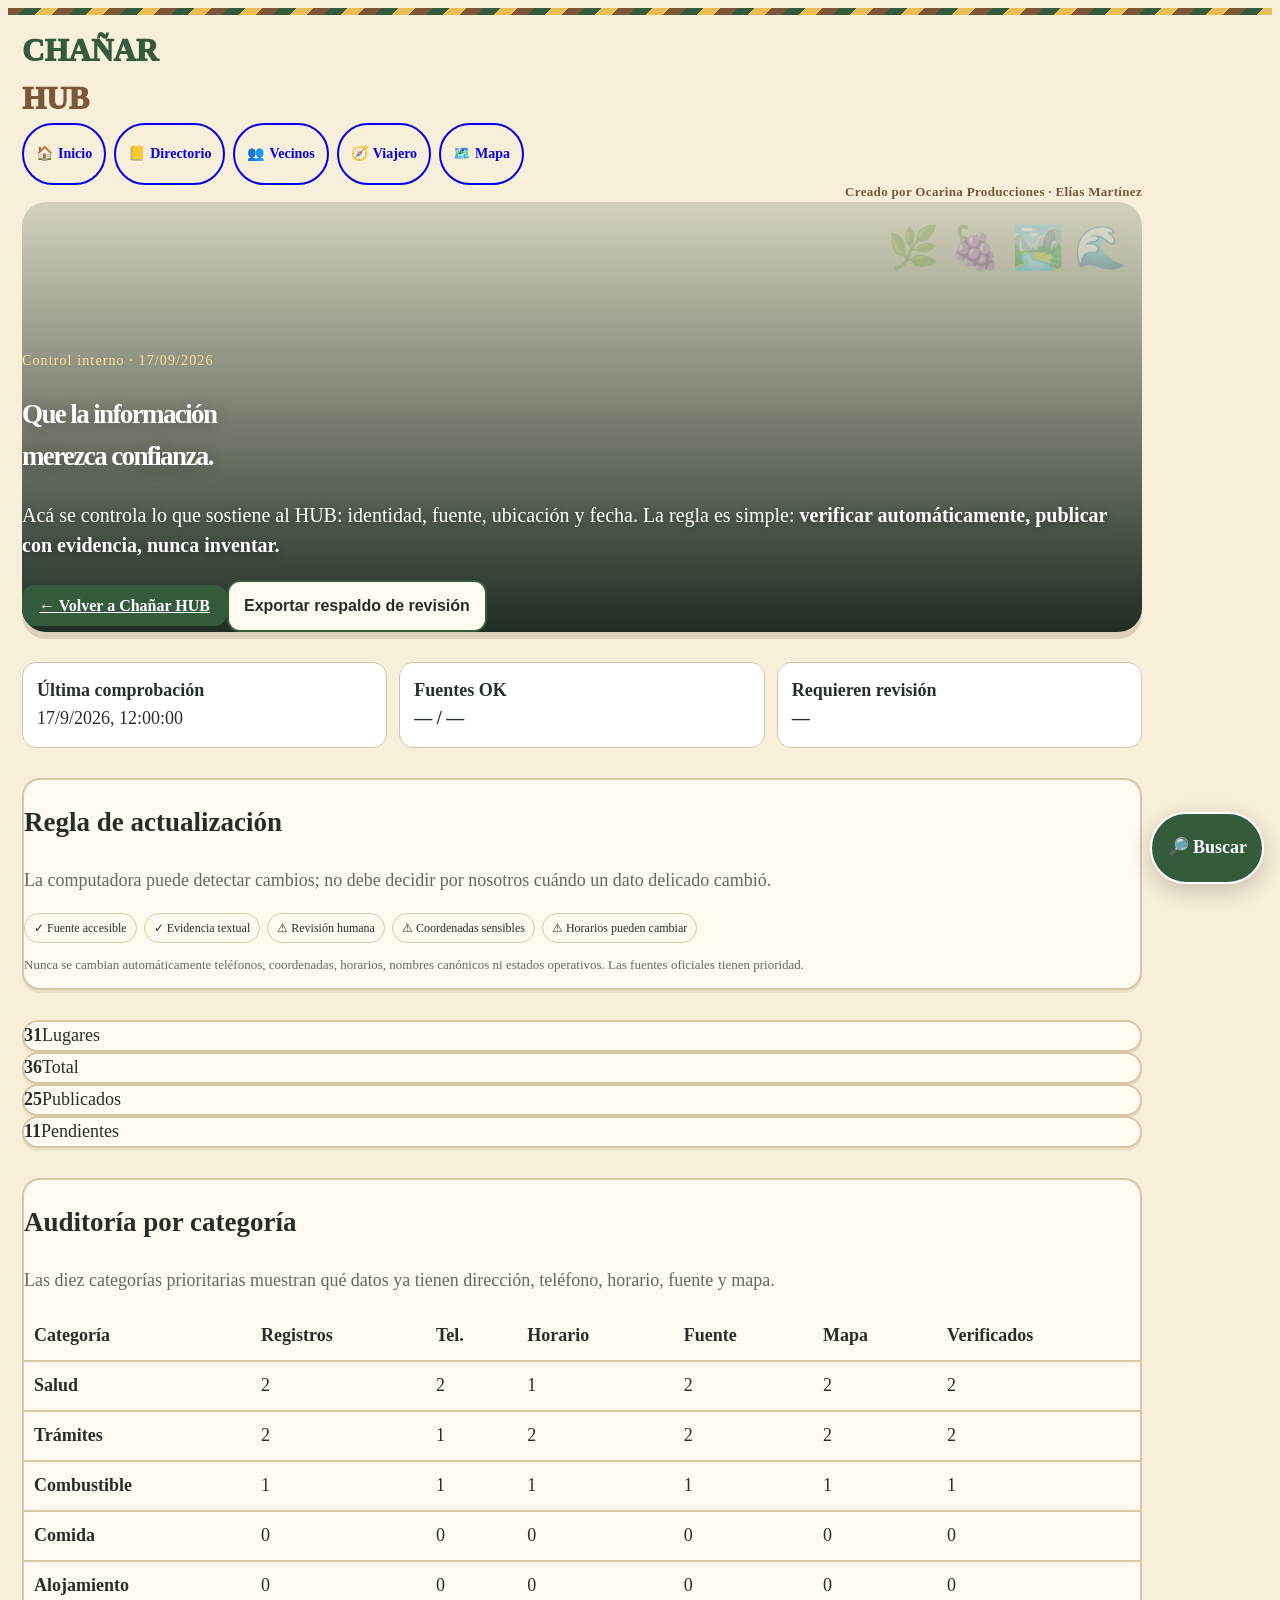
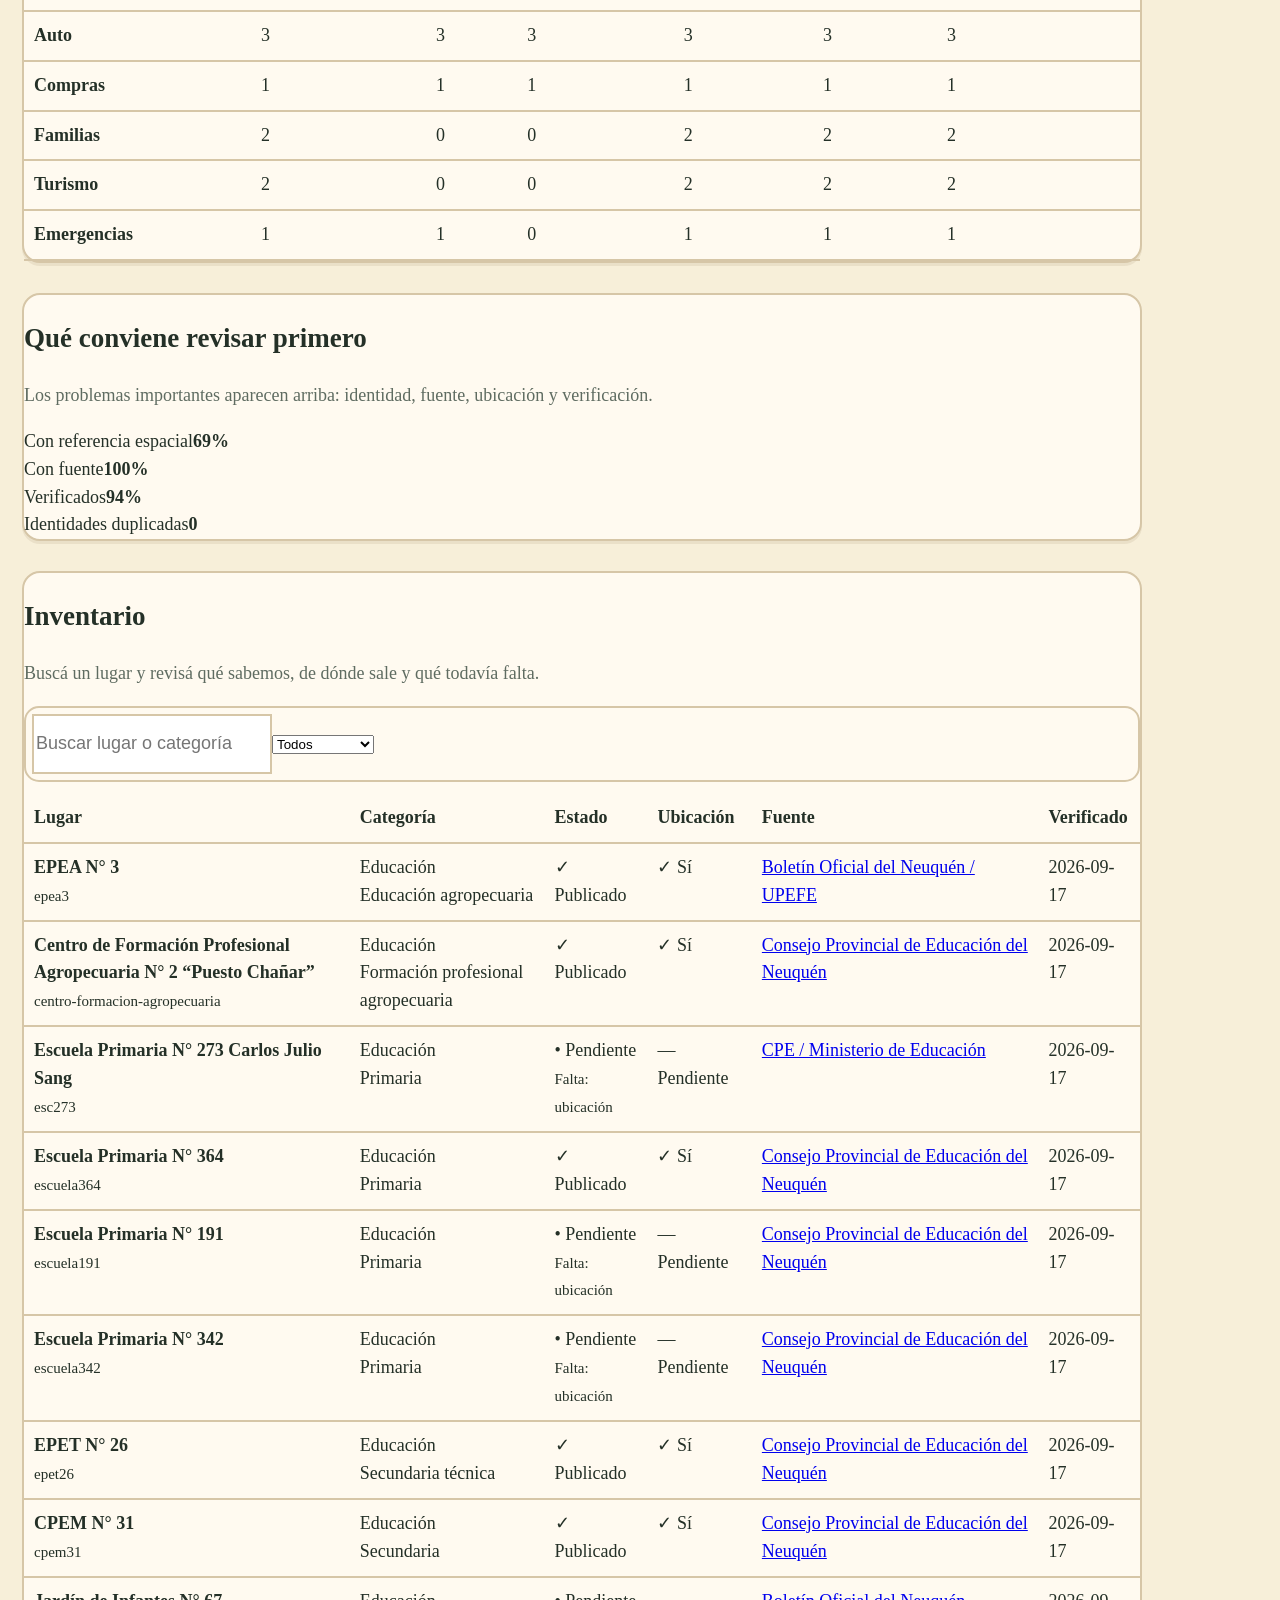
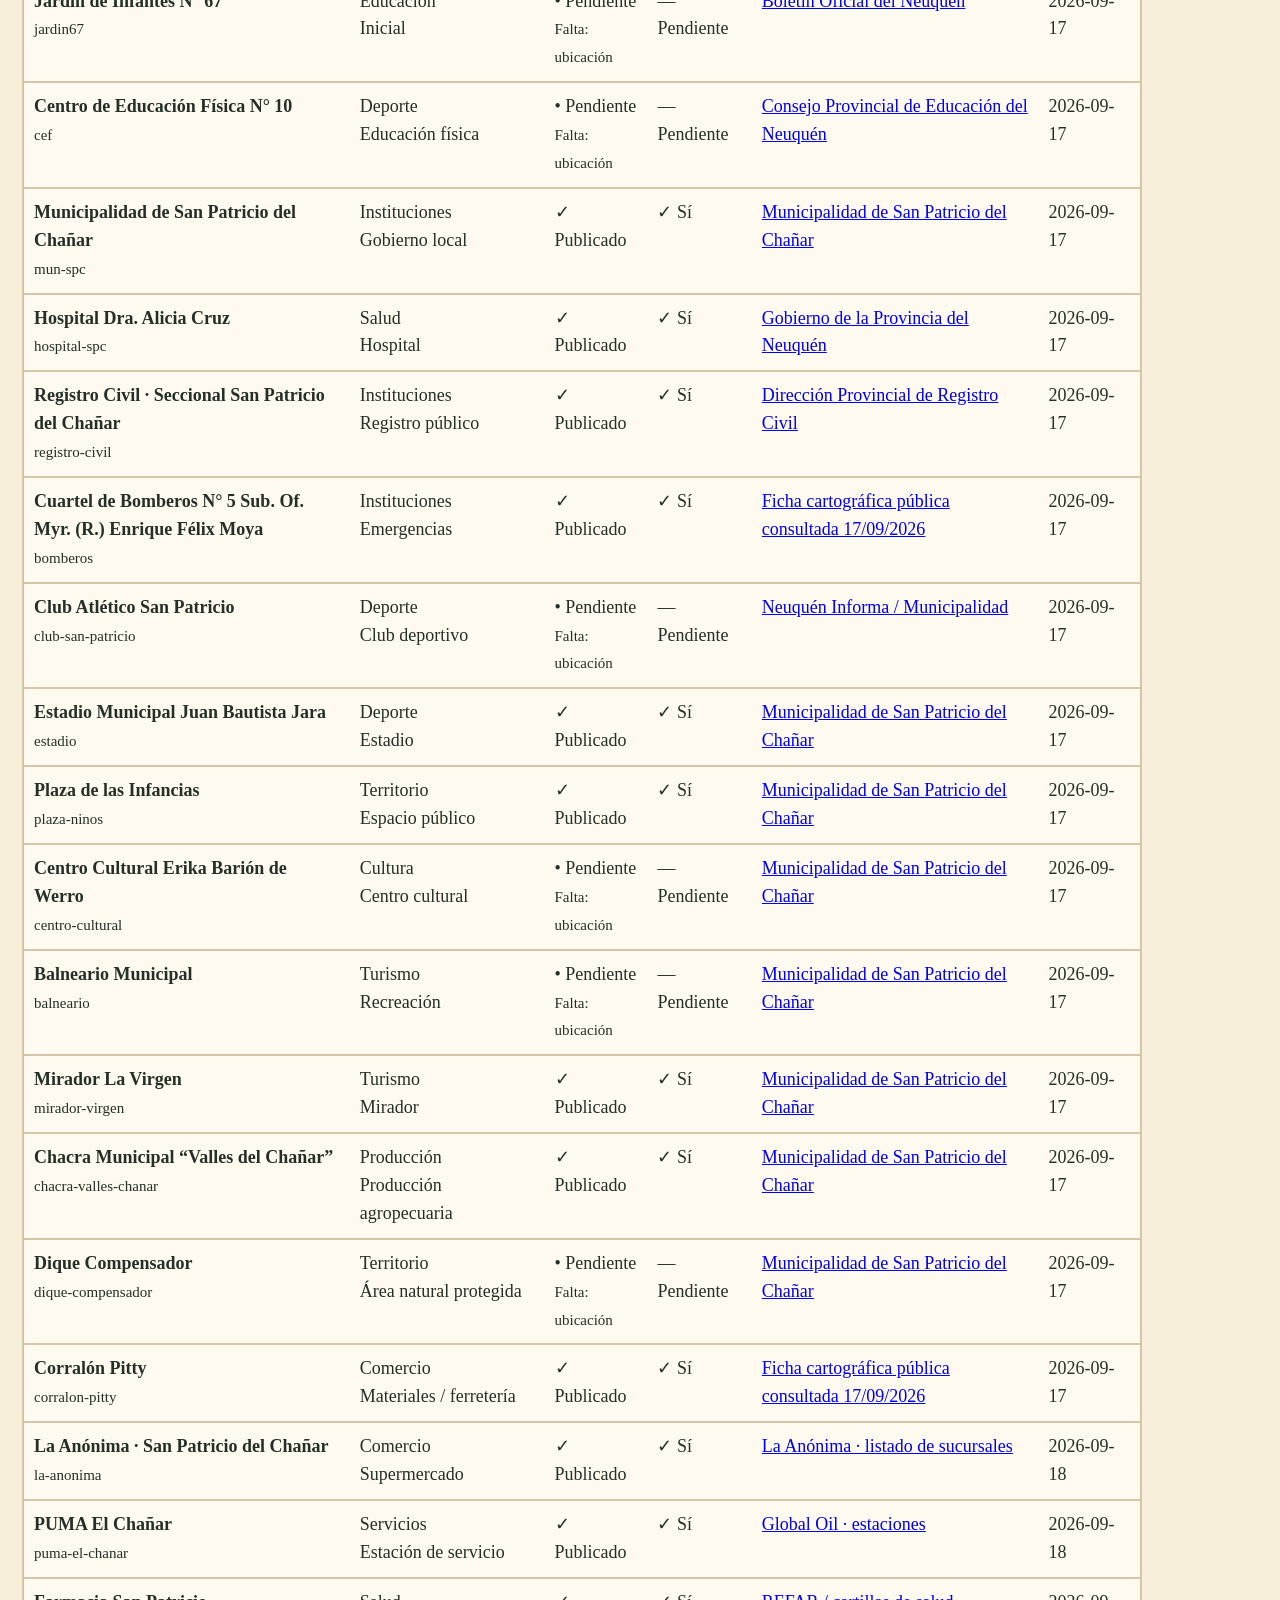
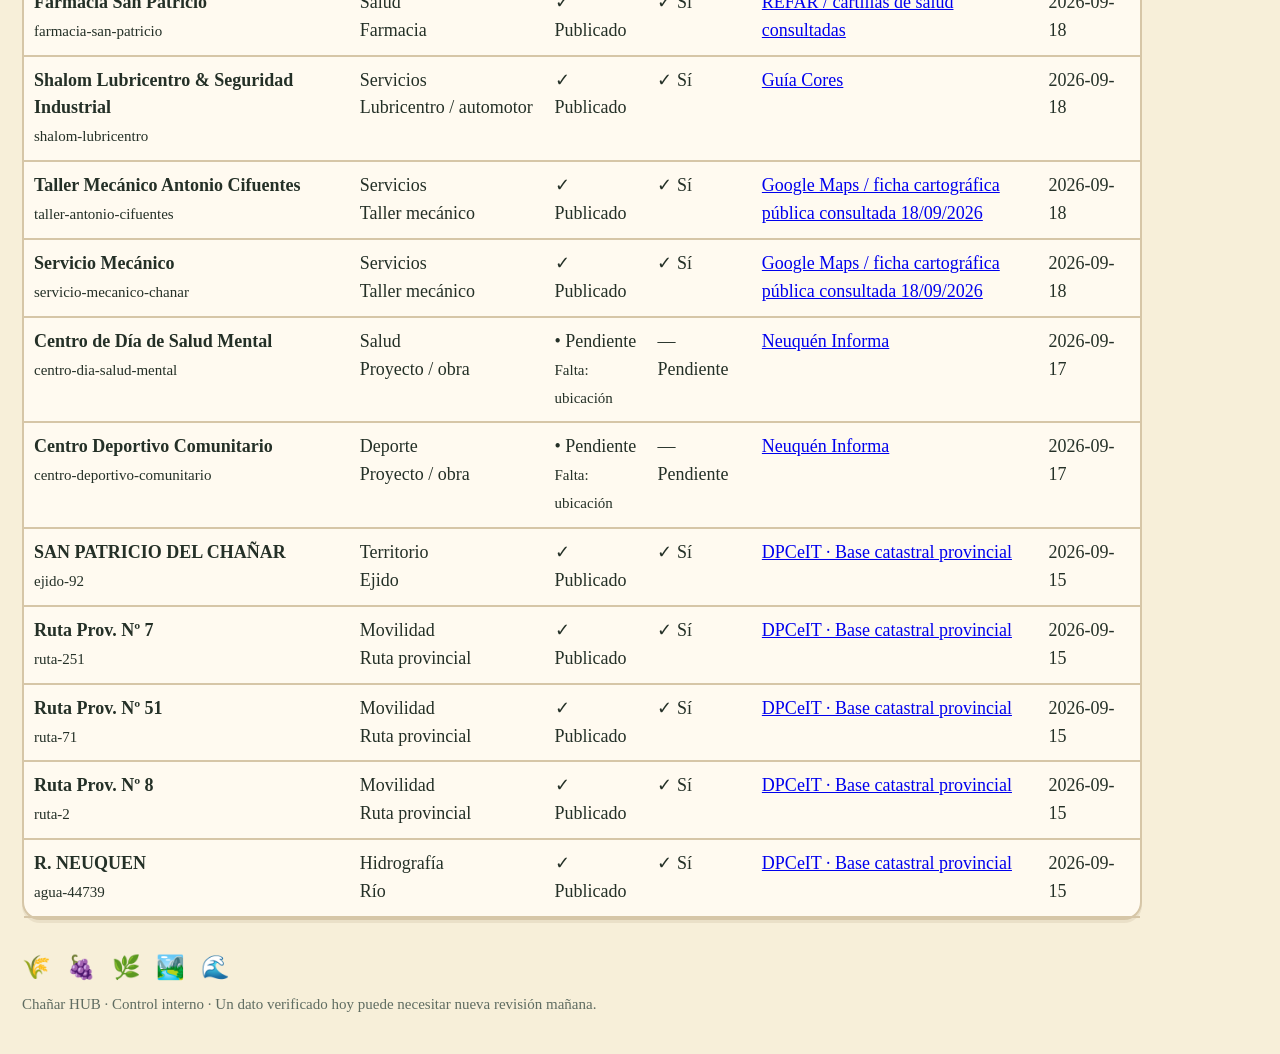
==== commit a84aff9d: "Agregar tablero de auditoría por categorías prioritarias" ====
--- a/auditoria.html
+++ b/auditoria.html
@@ -1 +1 @@
-<!doctype html><html lang="es"><head><meta charset="utf-8"><meta name="viewport" content="width=device-width,initial-scale=1,viewport-fit=cover"><meta name="theme-color" content="#355b3d"><title>Chañar HUB · Auditoría y confianza</title><link rel="stylesheet" href="chanar-ui.css"><style>body{font-size:16px}.admin-only{font-size:13px;color:var(--ch-suave)}.audit-table{width:100%;border-collapse:collapse}.audit-table th,.audit-table td{text-align:left;padding:10px;border-bottom:2px solid var(--ch-borde);vertical-align:top}.audit-table th{background:var(--ch-papel)}.sourcebox{display:grid;grid-template-columns:repeat(3,1fr);gap:12px}.sourcebox .mini{padding:14px;border:1px solid var(--ch-borde);border-radius:14px;background:#fff}.ok{font-weight:700}.warn{font-weight:700}.chips{display:flex;flex-wrap:wrap;gap:7px}.chip{display:inline-block;border:1px solid var(--ch-borde);border-radius:999px;padding:5px 9px;background:var(--ch-papel);font-size:12px}@media(max-width:700px){.audit-table{font-size:13px}.audit-table th,.audit-table td{padding:8px}.sourcebox{grid-template-columns:1fr}}</style></head><body><div class="wrap"><header class="top"><div class="brand">CHAÑAR<br><span>HUB</span></div><nav class="nav" aria-label="Navegación"><a class="pill" href="index.html">Inicio</a><a class="pill" href="viajero.html">Viajero</a><a class="pill" href="vecinos.html">Vecinos</a><a class="pill" href="mapa.html">Mapa</a></nav></header><main><section class="hero"><div class="hero-in"><div class="ey">Control interno · 17/09/2026</div><h1>Que la información<br>merezca confianza.</h1><p>Acá se controla lo que sostiene al HUB: identidad, fuente, ubicación y fecha. La regla es simple: <b>verificar automáticamente, publicar con evidencia, nunca inventar.</b></p><div class="actions"><a class="btn primary" href="index.html">← Volver a Chañar HUB</a><button class="btn" id="exportar">Exportar respaldo de revisión</button></div></div></section><section class="section"><div class="sourcebox" id="sourcebox"></div></section><section class="section"><div class="paper"><div class="head"><h2>Regla de actualización</h2><p>La computadora puede detectar cambios; no debe decidir por nosotros cuándo un dato delicado cambió.</p></div><div class="chips"><span class="chip">✓ Fuente accesible</span><span class="chip">✓ Evidencia textual</span><span class="chip">⚠ Revisión humana</span><span class="chip">⚠ Coordenadas sensibles</span><span class="chip">⚠ Horarios pueden cambiar</span></div><p class="admin-only" style="margin-top:12px">Nunca se cambian automáticamente teléfonos, coordenadas, horarios, nombres canónicos ni estados operativos. Las fuentes oficiales tienen prioridad.</p></div></section><section class="section"><div class="grid" id="stats"></div></section><section class="section"><div class="paper"><div class="head"><h2>Qué conviene revisar primero</h2><p>Los problemas importantes aparecen arriba: identidad, fuente, ubicación y verificación.</p></div><div id="quality"></div></div></section><section class="section"><div class="paper"><div class="head"><h2>Inventario</h2><p>Buscá un lugar y revisá qué sabemos, de dónde sale y qué todavía falta.</p></div><div class="search"><input id="q" placeholder="Buscar lugar o categoría"><select id="status"><option value="all">Todos</option><option value="published">Publicados</option><option value="pending">Pendientes</option><option value="unlocated">Sin ubicación</option></select></div><div style="overflow:auto;margin-top:12px"><table class="audit-table"><thead><tr><th>Lugar</th><th>Categoría</th><th>Estado</th><th>Ubicación</th><th>Fuente</th><th>Verificado</th></tr></thead><tbody id="rows"></tbody></table></div></div></section></main><footer class="footer">Chañar HUB · Control interno · Un dato verificado hoy puede necesitar nueva revisión mañana.</footer></div><script src="geo-data.js"></script><script src="geo-territory.js"></script><script src="chanar-registry.js"></script><script>const esc=s=>String(s??'').replace(/[&<>"']/g,c=>({'&':'&amp;','<':'&lt;','>':'&gt;','"':'&quot;',"'":'&#39;'}[c]));const records=()=>CHANAR_REGISTRY?.all||[];function missing(x){const a=x.audit||{},m=[];if(!a.hasName)m.push('nombre');if(!a.hasCategory)m.push('categoría');if(!a.hasSource)m.push('fuente');if(!a.hasSourceUrl)m.push('URL de fuente');if(!a.hasVerificationDate)m.push('fecha');if(!a.hasSpatialReference)m.push(x.entityType==='territory'?'geometría':'ubicación');return m}function render(){const all=records(),q=(document.getElementById('q').value||'').toLowerCase().trim(),st=document.getElementById('status').value,filtered=all.filter(x=>{const hay=[x.id,x.name,x.category,x.subcategory,x.source].join(' ').toLowerCase();if(q&&!hay.includes(q))return false;if(st==='published'&&x.publication!=='published')return false;if(st==='pending'&&x.publication!=='pending')return false;if(st==='unlocated'&&x.spatialStatus==='located')return false;return true});const places=all.filter(x=>x.entityType==='place'),pub=all.filter(x=>x.publication==='published'),source=all.filter(x=>x.audit?.hasSource),located=all.filter(x=>x.audit?.hasSpatialReference),verified=all.filter(x=>x.status==='verified');document.getElementById('stats').innerHTML=[['Lugares',places.length],['Total',all.length],['Publicados',pub.length],['Pendientes',all.length-pub.length]].map(x=>`<div class="stat"><b>${x[1]}</b><span>${x[0]}</span></div>`).join('');const pct=n=>all.length?Math.round(n/all.length*100):0;document.getElementById('quality').innerHTML=`<div class="row"><span>Con referencia espacial</span><strong>${pct(located.length)}%</strong></div><div class="row"><span>Con fuente</span><strong>${pct(source.length)}%</strong></div><div class="row"><span>Verificados</span><strong>${pct(verified.length)}%</strong></div><div class="row"><span>Identidades duplicadas</span><strong>${CHANAR_REGISTRY.audit.duplicateIdentityKeys.length}</strong></div>`;document.getElementById('rows').innerHTML=filtered.map(x=>{const m=missing(x),ok=x.publication==='published';return `<tr><td><b>${esc(x.name||x.id)}</b><br><small>${esc(x.id)}</small></td><td>${esc(x.category||'—')}<br>${esc(x.subcategory||'')}</td><td>${ok?'✓ Publicado':'• Pendiente'}${m.length?'<br><small>Falta: '+esc(m.join(', '))+'</small>':''}</td><td>${x.audit?.hasSpatialReference?'✓ Sí':'— Pendiente'}</td><td>${x.sourceUrl?`<a target="_blank" rel="noopener" href="${esc(x.sourceUrl)}">${esc(x.source||'Fuente')}</a>`:esc(x.source||'—')}</td><td>${esc(x.verifiedAt||'—')}</td></tr>`}).join('')||'<tr><td colspan="6">No hay registros con estos filtros.</td></tr>'}async function loadSourceAudit(){const box=document.getElementById('sourcebox');try{const r=await fetch('data/source-audit-latest.json',{cache:'no-store'});if(!r.ok)throw new Error('HTTP '+r.status);const d=await r.json();box.innerHTML=`<div class="mini"><b>Última comprobación</b><br>${esc(new Date(d.checkedAt).toLocaleString('es-AR'))}</div><div class="mini"><b>Fuentes OK</b><br><span class="ok">${esc(d.summary?.ok??'—')} / ${esc(d.summary?.total??'—')}</span></div><div class="mini"><b>Requieren revisión</b><br><span class="warn">${esc(d.summary?.review??'—')}</span></div>`}catch(e){box.innerHTML='<div class="mini"><b>Auditoría automática</b><br>Reporte no disponible. Revisar manualmente.</div>'}}function exportar(){const p={generatedAt:new Date().toISOString(),auditDate:'2026-09-17',summary:CHANAR_REGISTRY.audit,policy:'Verificar automáticamente; publicar con evidencia; nunca inventar.',records:records().map(x=>({id:x.id,name:x.name,category:x.category,entityType:x.entityType,publication:x.publication,spatialStatus:x.spatialStatus,audit:x.audit,source:x.source,sourceUrl:x.sourceUrl,verifiedAt:x.verifiedAt}))};const a=document.createElement('a');a.href=URL.createObjectURL(new Blob([JSON.stringify(p,null,2)],{type:'application/json'}));a.download='chanar-hub-respaldo-revision-2026-09-17.json';a.click();URL.revokeObjectURL(a.href)}document.getElementById('q').addEventListener('input',render);document.getElementById('status').addEventListener('change',render);document.getElementById('exportar').addEventListener('click',exportar);render();loadSourceAudit();</script></body></html>+<!doctype html><html lang="es"><head><meta charset="utf-8"><meta name="viewport" content="width=device-width,initial-scale=1,viewport-fit=cover"><meta name="theme-color" content="#355b3d"><title>Chañar HUB · Auditoría y confianza</title><link rel="stylesheet" href="chanar-ui.css"><style>body{font-size:16px}.admin-only{font-size:13px;color:var(--ch-suave)}.audit-table{width:100%;border-collapse:collapse}.audit-table th,.audit-table td{text-align:left;padding:10px;border-bottom:2px solid var(--ch-borde);vertical-align:top}.audit-table th{background:var(--ch-papel)}.sourcebox{display:grid;grid-template-columns:repeat(3,1fr);gap:12px}.sourcebox .mini{padding:14px;border:1px solid var(--ch-borde);border-radius:14px;background:#fff}.ok{font-weight:700}.warn{font-weight:700}.chips{display:flex;flex-wrap:wrap;gap:7px}.chip{display:inline-block;border:1px solid var(--ch-borde);border-radius:999px;padding:5px 9px;background:var(--ch-papel);font-size:12px}@media(max-width:700px){.audit-table{font-size:13px}.audit-table th,.audit-table td{padding:8px}.sourcebox{grid-template-columns:1fr}}</style></head><body><div class="wrap"><header class="top"><div class="brand">CHAÑAR<br><span>HUB</span></div><nav class="nav" aria-label="Navegación"><a class="pill" href="index.html">Inicio</a><a class="pill" href="viajero.html">Viajero</a><a class="pill" href="vecinos.html">Vecinos</a><a class="pill" href="mapa.html">Mapa</a></nav></header><main><section class="hero"><div class="hero-in"><div class="ey">Control interno · 17/09/2026</div><h1>Que la información<br>merezca confianza.</h1><p>Acá se controla lo que sostiene al HUB: identidad, fuente, ubicación y fecha. La regla es simple: <b>verificar automáticamente, publicar con evidencia, nunca inventar.</b></p><div class="actions"><a class="btn primary" href="index.html">← Volver a Chañar HUB</a><button class="btn" id="exportar">Exportar respaldo de revisión</button></div></div></section><section class="section"><div class="sourcebox" id="sourcebox"></div></section><section class="section"><div class="paper"><div class="head"><h2>Regla de actualización</h2><p>La computadora puede detectar cambios; no debe decidir por nosotros cuándo un dato delicado cambió.</p></div><div class="chips"><span class="chip">✓ Fuente accesible</span><span class="chip">✓ Evidencia textual</span><span class="chip">⚠ Revisión humana</span><span class="chip">⚠ Coordenadas sensibles</span><span class="chip">⚠ Horarios pueden cambiar</span></div><p class="admin-only" style="margin-top:12px">Nunca se cambian automáticamente teléfonos, coordenadas, horarios, nombres canónicos ni estados operativos. Las fuentes oficiales tienen prioridad.</p></div></section><section class="section"><div class="grid" id="stats"></div></section><section class="section"><div class="paper"><div class="head"><h2>Auditoría por categoría</h2><p>Las diez categorías prioritarias muestran qué datos ya tienen dirección, teléfono, horario, fuente y mapa.</p></div><div id="categoryAudit"></div></div></section><section class="section"><div class="paper"><div class="head"><h2>Qué conviene revisar primero</h2><p>Los problemas importantes aparecen arriba: identidad, fuente, ubicación y verificación.</p></div><div id="quality"></div></div></section><section class="section"><div class="paper"><div class="head"><h2>Inventario</h2><p>Buscá un lugar y revisá qué sabemos, de dónde sale y qué todavía falta.</p></div><div class="search"><input id="q" placeholder="Buscar lugar o categoría"><select id="status"><option value="all">Todos</option><option value="published">Publicados</option><option value="pending">Pendientes</option><option value="unlocated">Sin ubicación</option></select></div><div style="overflow:auto;margin-top:12px"><table class="audit-table"><thead><tr><th>Lugar</th><th>Categoría</th><th>Estado</th><th>Ubicación</th><th>Fuente</th><th>Verificado</th></tr></thead><tbody id="rows"></tbody></table></div></div></section></main><footer class="footer">Chañar HUB · Control interno · Un dato verificado hoy puede necesitar nueva revisión mañana.</footer></div><script src="geo-data.js"></script><script src="geo-territory.js"></script><script src="chanar-registry.js"></script><script>const esc=s=>String(s??'').replace(/[&<>"']/g,c=>({'&':'&amp;','<':'&lt;','>':'&gt;','"':'&quot;',"'":'&#39;'}[c]));const records=()=>CHANAR_REGISTRY?.all||[];function missing(x){const a=x.audit||{},m=[];if(!a.hasName)m.push('nombre');if(!a.hasCategory)m.push('categoría');if(!a.hasSource)m.push('fuente');if(!a.hasSourceUrl)m.push('URL de fuente');if(!a.hasVerificationDate)m.push('fecha');if(!a.hasSpatialReference)m.push(x.entityType==='territory'?'geometría':'ubicación');return m}function render(){const all=records(),q=(document.getElementById('q').value||'').toLowerCase().trim(),st=document.getElementById('status').value,filtered=all.filter(x=>{const hay=[x.id,x.name,x.category,x.subcategory,x.source].join(' ').toLowerCase();if(q&&!hay.includes(q))return false;if(st==='published'&&x.publication!=='published')return false;if(st==='pending'&&x.publication!=='pending')return false;if(st==='unlocated'&&x.spatialStatus==='located')return false;return true});const places=all.filter(x=>x.entityType==='place'),pub=all.filter(x=>x.publication==='published'),source=all.filter(x=>x.audit?.hasSource),located=all.filter(x=>x.audit?.hasSpatialReference),verified=all.filter(x=>x.status==='verified');document.getElementById('stats').innerHTML=[['Lugares',places.length],['Total',all.length],['Publicados',pub.length],['Pendientes',all.length-pub.length]].map(x=>`<div class="stat"><b>${x[1]}</b><span>${x[0]}</span></div>`).join('');const pct=n=>all.length?Math.round(n/all.length*100):0;document.getElementById('categoryAudit').innerHTML='<div class="audit-table-wrap" style="overflow:auto"><table class="audit-table"><thead><tr><th>Categoría</th><th>Registros</th><th>Tel.</th><th>Horario</th><th>Fuente</th><th>Mapa</th><th>Verificados</th></tr></thead><tbody>'+((CHANAR_REGISTRY.categoryAudit||[]).map(c=>`<tr><td><b>${esc(c.label)}</b></td><td>${c.count}</td><td>${c.withPhone}</td><td>${c.withHours}</td><td>${c.withSource}</td><td>${c.withMaps}</td><td>${c.verified}</td></tr>`).join(''))+'</tbody></table></div>';document.getElementById('quality').innerHTML=`<div class="row"><span>Con referencia espacial</span><strong>${pct(located.length)}%</strong></div><div class="row"><span>Con fuente</span><strong>${pct(source.length)}%</strong></div><div class="row"><span>Verificados</span><strong>${pct(verified.length)}%</strong></div><div class="row"><span>Identidades duplicadas</span><strong>${CHANAR_REGISTRY.audit.duplicateIdentityKeys.length}</strong></div>`;document.getElementById('rows').innerHTML=filtered.map(x=>{const m=missing(x),ok=x.publication==='published';return `<tr><td><b>${esc(x.name||x.id)}</b><br><small>${esc(x.id)}</small></td><td>${esc(x.category||'—')}<br>${esc(x.subcategory||'')}</td><td>${ok?'✓ Publicado':'• Pendiente'}${m.length?'<br><small>Falta: '+esc(m.join(', '))+'</small>':''}</td><td>${x.audit?.hasSpatialReference?'✓ Sí':'— Pendiente'}</td><td>${x.sourceUrl?`<a target="_blank" rel="noopener" href="${esc(x.sourceUrl)}">${esc(x.source||'Fuente')}</a>`:esc(x.source||'—')}</td><td>${esc(x.verifiedAt||'—')}</td></tr>`}).join('')||'<tr><td colspan="6">No hay registros con estos filtros.</td></tr>'}async function loadSourceAudit(){const box=document.getElementById('sourcebox');try{const r=await fetch('data/source-audit-latest.json',{cache:'no-store'});if(!r.ok)throw new Error('HTTP '+r.status);const d=await r.json();box.innerHTML=`<div class="mini"><b>Última comprobación</b><br>${esc(new Date(d.checkedAt).toLocaleString('es-AR'))}</div><div class="mini"><b>Fuentes OK</b><br><span class="ok">${esc(d.summary?.ok??'—')} / ${esc(d.summary?.total??'—')}</span></div><div class="mini"><b>Requieren revisión</b><br><span class="warn">${esc(d.summary?.review??'—')}</span></div>`}catch(e){box.innerHTML='<div class="mini"><b>Auditoría automática</b><br>Reporte no disponible. Revisar manualmente.</div>'}}function exportar(){const p={generatedAt:new Date().toISOString(),auditDate:'2026-09-17',summary:CHANAR_REGISTRY.audit,policy:'Verificar automáticamente; publicar con evidencia; nunca inventar.',records:records().map(x=>({id:x.id,name:x.name,category:x.category,entityType:x.entityType,publication:x.publication,spatialStatus:x.spatialStatus,audit:x.audit,source:x.source,sourceUrl:x.sourceUrl,verifiedAt:x.verifiedAt}))};const a=document.createElement('a');a.href=URL.createObjectURL(new Blob([JSON.stringify(p,null,2)],{type:'application/json'}));a.download='chanar-hub-respaldo-revision-2026-09-17.json';a.click();URL.revokeObjectURL(a.href)}document.getElementById('q').addEventListener('input',render);document.getElementById('status').addEventListener('change',render);document.getElementById('exportar').addEventListener('click',exportar);render();loadSourceAudit();</script></body></html>
